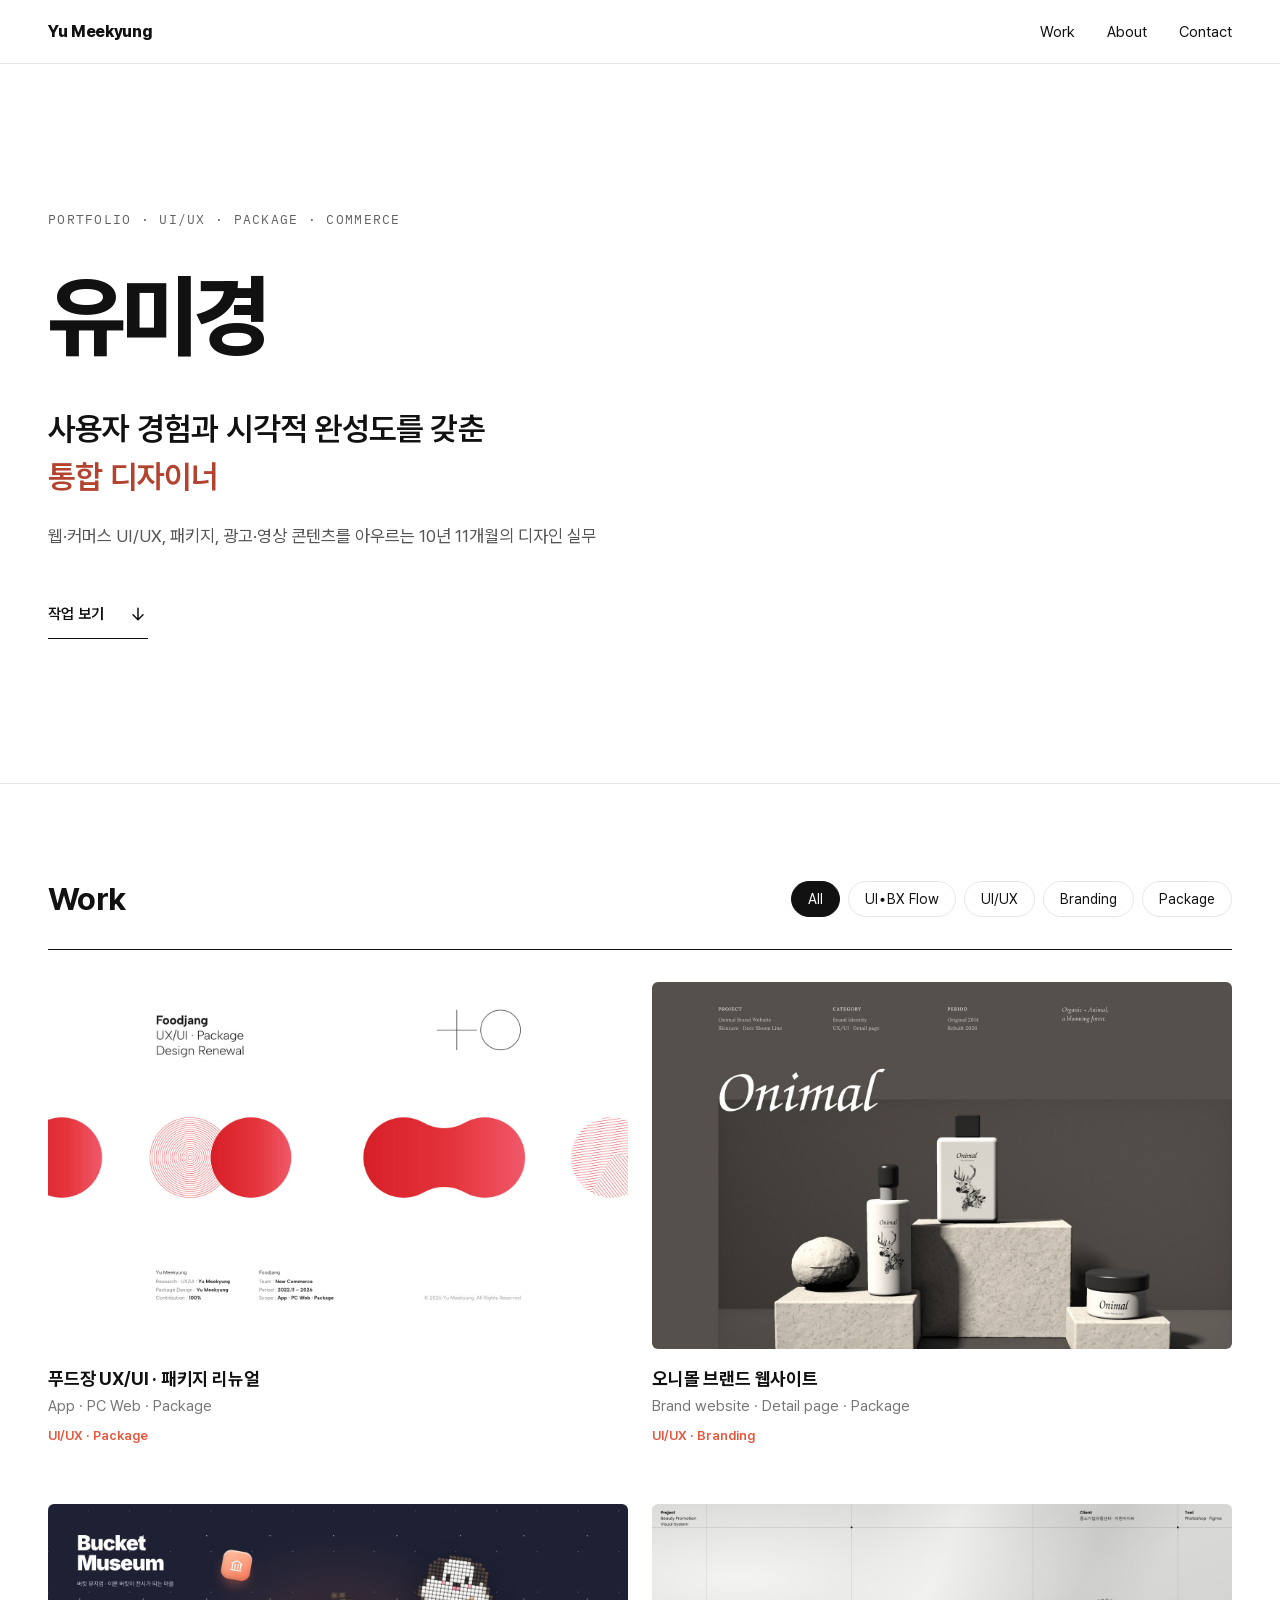
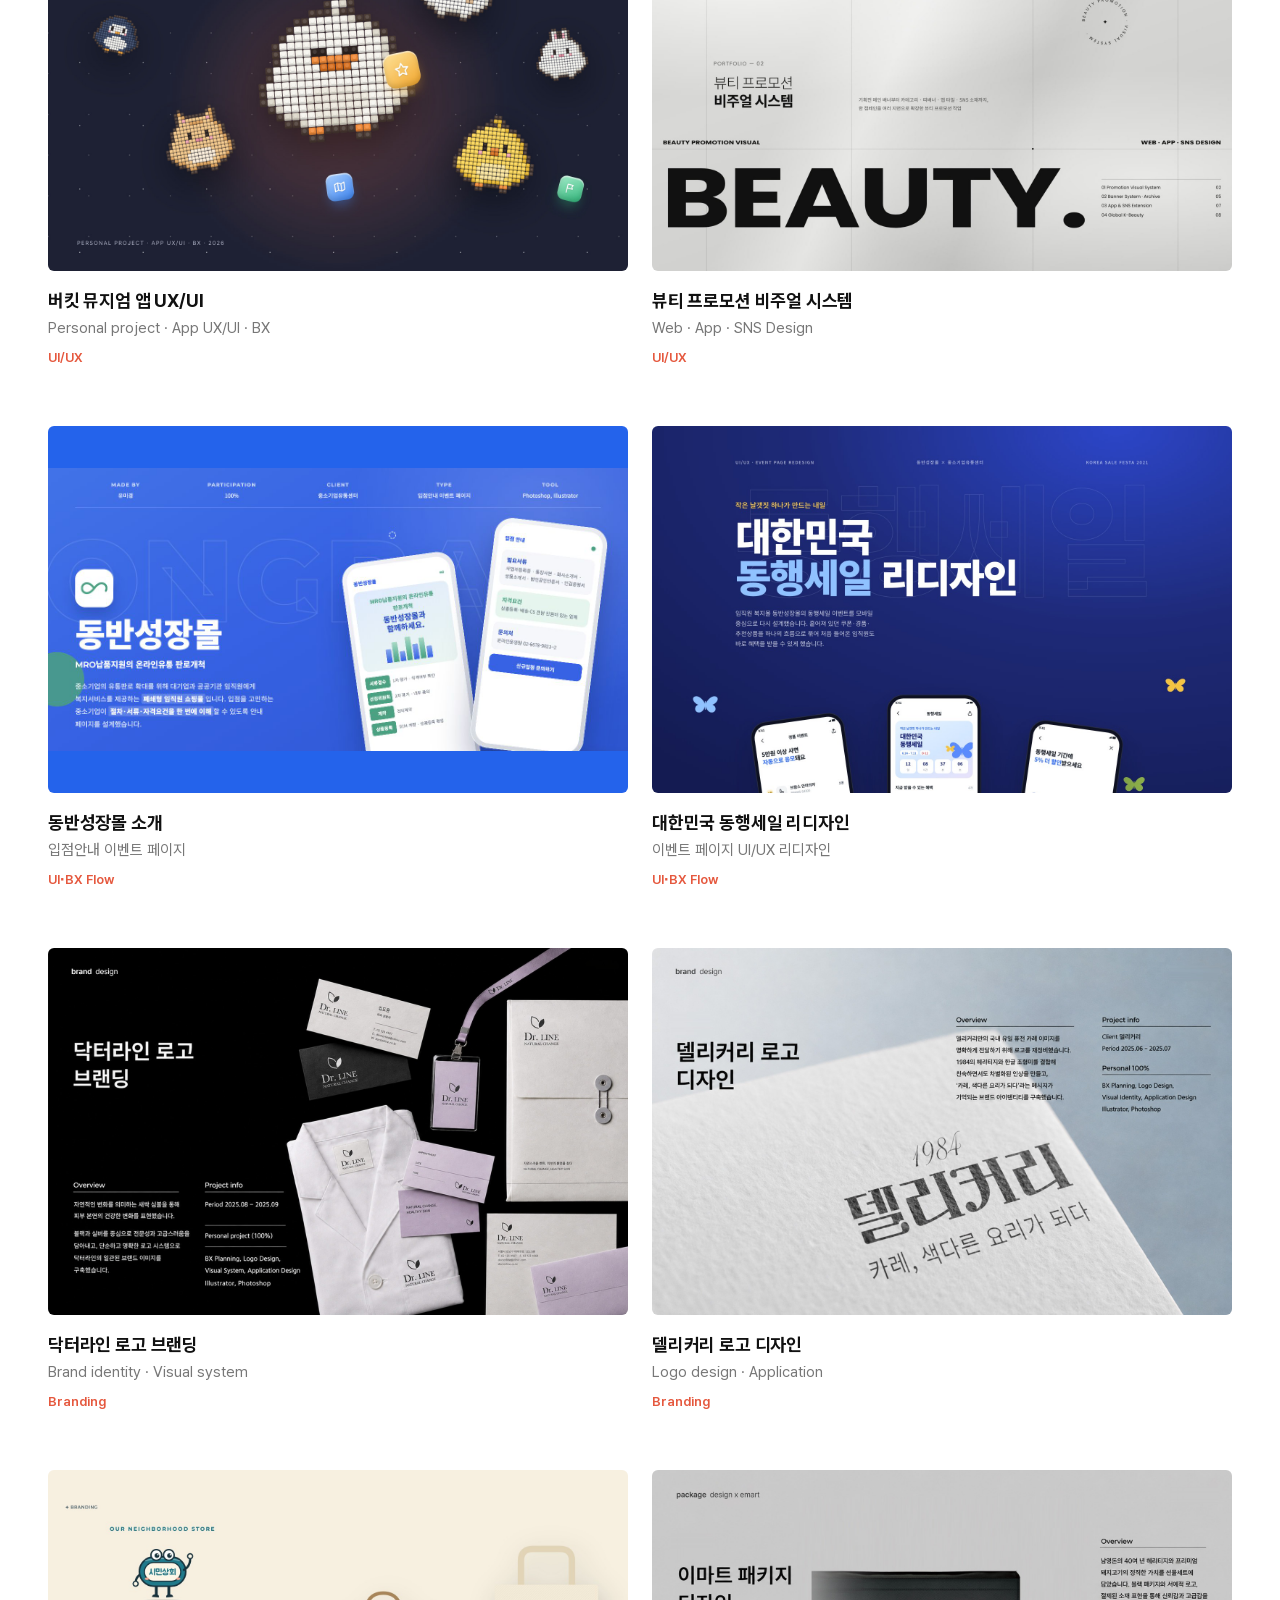
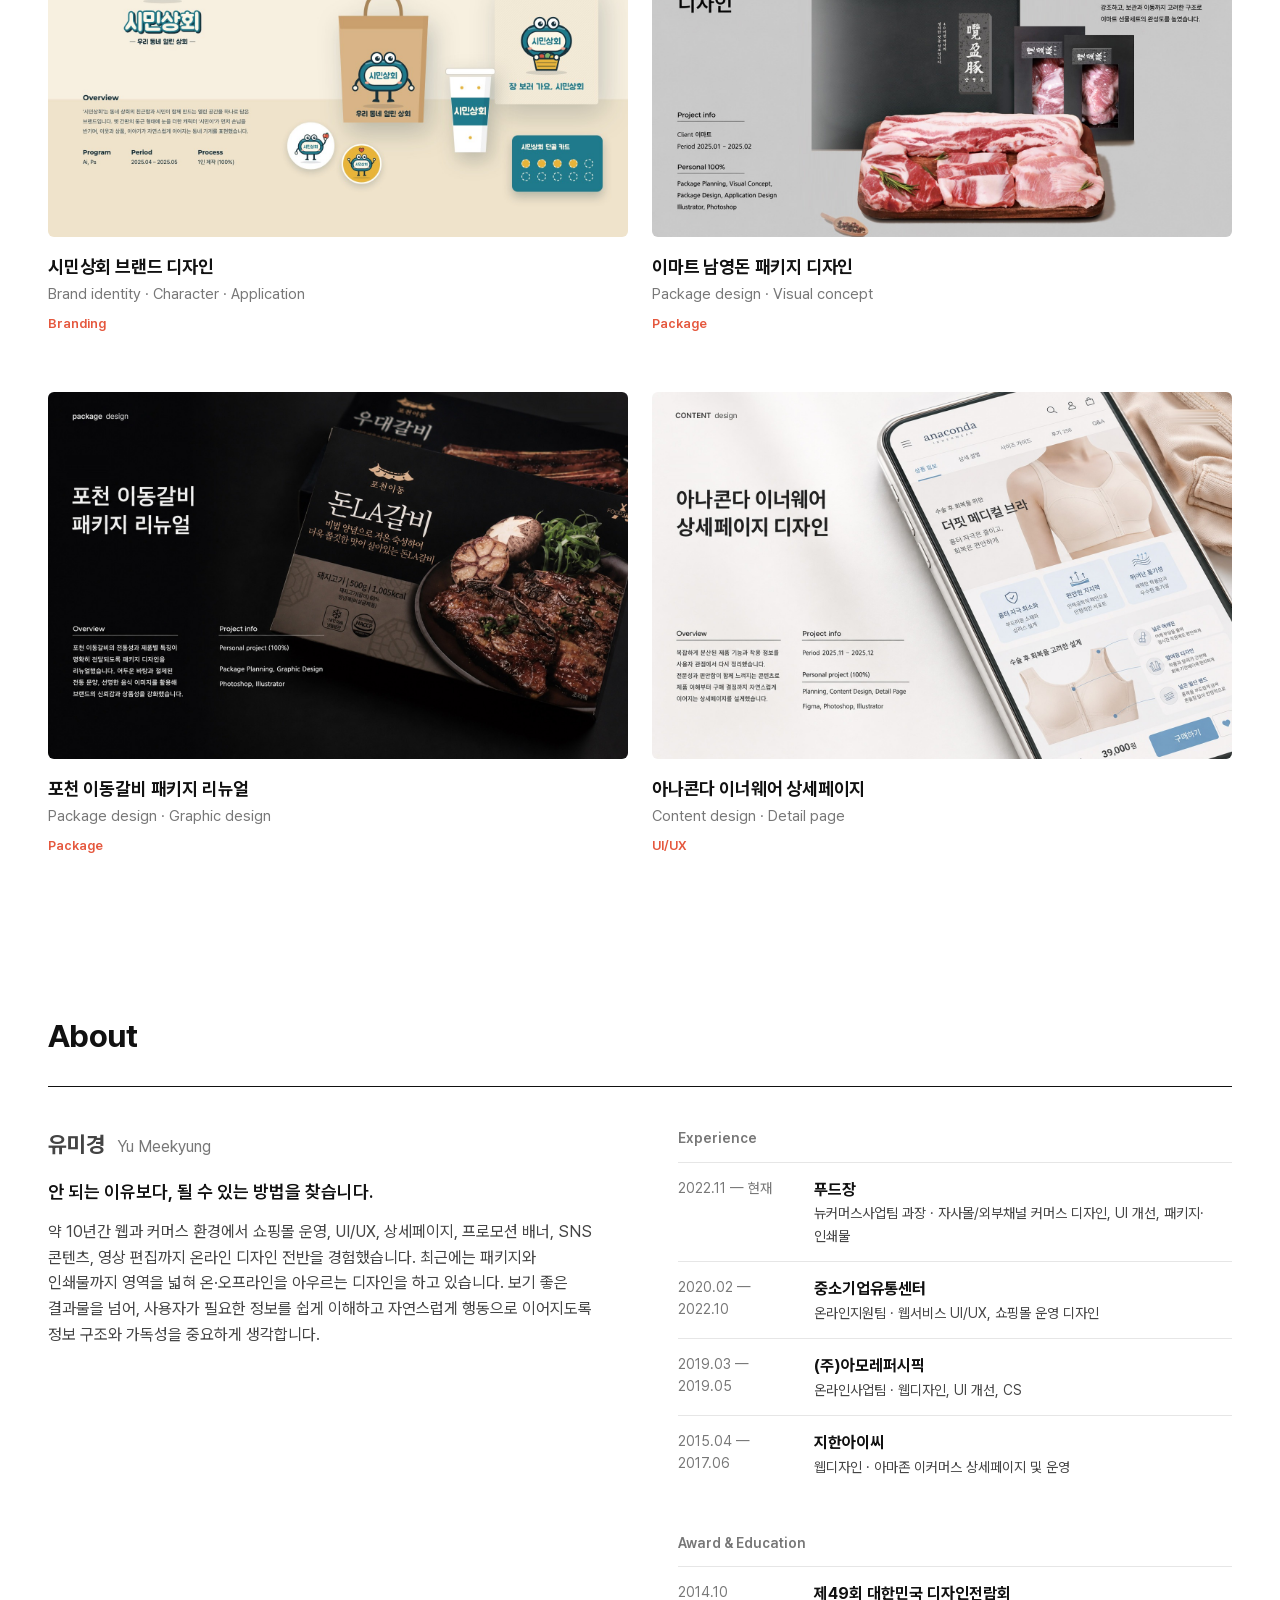
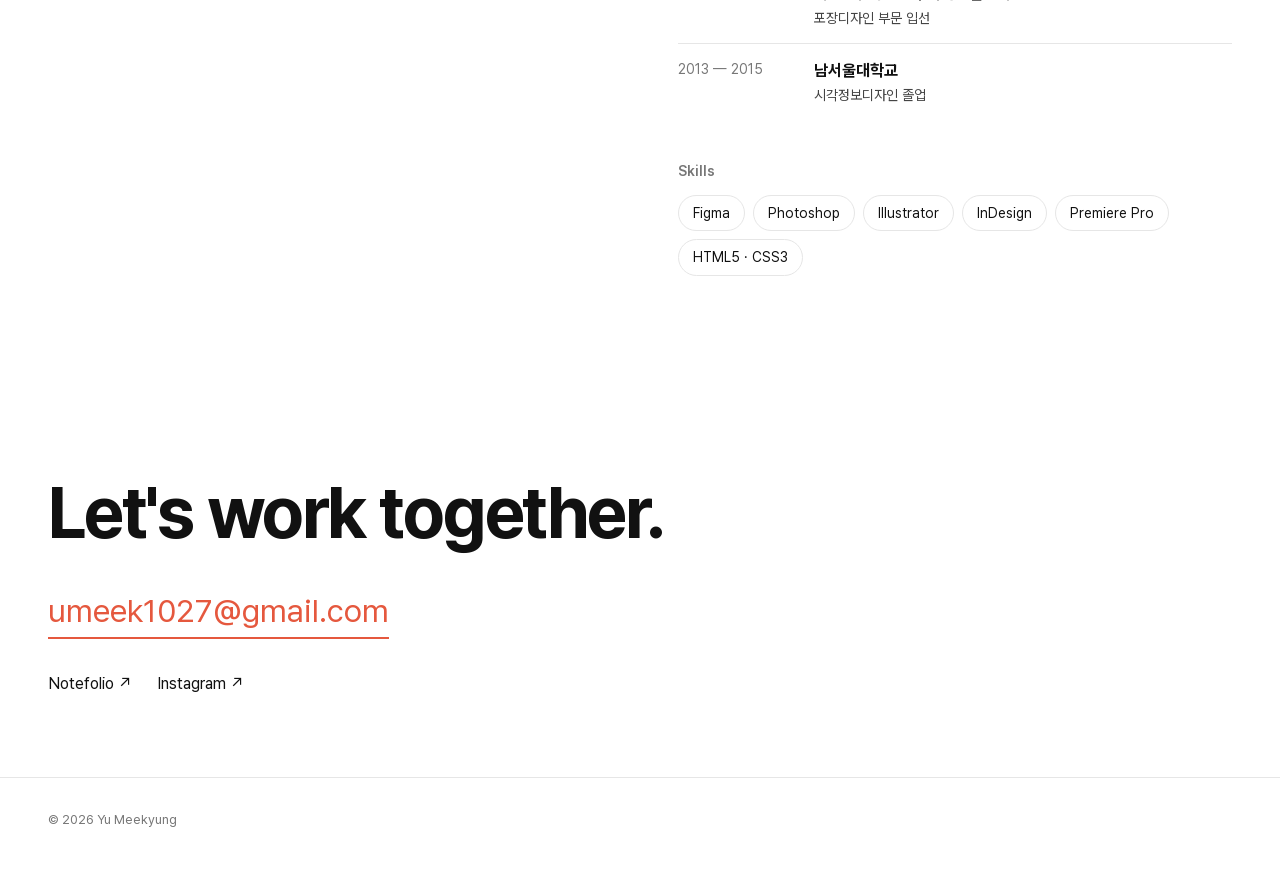
==== index.html @ 968fa1af "Update Foodjang and Onimal pages, add Bucket Museum project Co-Authored-By: Claude Opus 5.5 <noreply" ====
<!doctype html>
<html lang="ko">
<head>
  <meta charset="utf-8" />
  <meta name="viewport" content="width=device-width, initial-scale=1" />
  <title>유미경 — Portfolio</title>
  <meta name="description" content="UI/UX · Web · Branding · Package 디자이너 유미경 포트폴리오" />
  <meta property="og:title" content="유미경 — Portfolio" />
  <meta property="og:description" content="UI/UX · Web · Branding · Package 디자이너 유미경 포트폴리오" />
  <link rel="preconnect" href="https://fonts.googleapis.com" />
  <link rel="stylesheet" href="https://fonts.googleapis.com/css2?family=IBM+Plex+Mono:wght@400;500&display=swap" />
  <link rel="stylesheet" href="css/style.css?v=name-size-20261014" />
</head>
<body>
  <header class="nav">
    <a href="./" class="logo" data-name-en></a>
    <nav>
      <a href="#work">Work</a>
      <a href="#about">About</a>
      <a href="#contact">Contact</a>
    </nav>
  </header>

  <main>
    <section class="hero" aria-labelledby="intro-title">
      <div class="wrap hero-in">
        <p class="hero-eyebrow" data-hero-eyebrow></p>
        <h1 id="intro-title" class="hero-name" data-name></h1>
        <p class="hero-lead"><span data-hero-lead></span> <span class="hero-accent" data-hero-accent></span></p>
        <p class="hero-sub" data-hero-sub></p>
        <a href="#work" class="hero-scroll">
          작업 보기
          <svg viewBox="0 0 24 24" fill="none" stroke="currentColor" stroke-width="1.8" stroke-linecap="round" stroke-linejoin="round" aria-hidden="true"><path d="M12 5v14M6 13l6 6 6-6"/></svg>
        </a>
      </div>
    </section>

    <section id="work" class="wrap">
      <div class="section-head">
        <h2>Work</h2>
        <div class="filters" role="tablist"></div>
      </div>
      <ul class="grid"></ul>
    </section>

    <section id="about" class="wrap about">
      <h2>About</h2>
      <div class="about-body">
        <div>
          <p class="about-name"><strong data-name></strong> <span data-name-en></span></p>
          <p class="motto" data-motto></p>
          <p data-about></p>
          <a class="btn" data-resume target="_blank" rel="noopener">이력서 PDF</a>
        </div>
        <div>
          <h3>Experience</h3>
          <ul class="exp"></ul>
          <h3>Award &amp; Education</h3>
          <ul class="exp edu"></ul>
          <h3>Skills</h3>
          <ul class="skills"></ul>
        </div>
      </div>
    </section>

    <section id="contact" class="wrap contact">
      <h2>Let's work together.</h2>
      <a class="mail" data-email></a>
      <ul class="links"></ul>
    </section>
  </main>

  <footer class="wrap footer">© <span data-year></span> <span data-name-en></span></footer>

  <script src="js/data.js?v=works-20261105a"></script>
  <script src="js/main.js?v=works-20261105a"></script>
</body>
</html>
---- css/style.css ----
@font-face {
  font-family: "Pretendard Variable";
  font-weight: 45 920; font-style: normal; font-display: swap;
  src: url("../assets/fonts/PretendardVariable.woff2") format("woff2-variations");
}

:root {
  --bg: #ffffff;
  --fg: #111111;
  --muted: #777777;
  --line: #e6e6e6;
  --accent: #e5583e;
  --gutter: clamp(16px, 4vw, 48px);
  --max: 1440px;
}

* { box-sizing: border-box; margin: 0; padding: 0; }
html { scroll-behavior: smooth; scroll-padding-top: 72px; }
body {
  background: var(--bg);
  color: var(--fg);
  font-family: "Pretendard Variable", Pretendard, -apple-system, system-ui, sans-serif;
  line-height: 1.6;
  -webkit-font-smoothing: antialiased;
  word-break: keep-all;
}
a { color: inherit; text-decoration: none; }
ul { list-style: none; }
img { display: block; max-width: 100%; }
.wrap { max-width: var(--max); margin: 0 auto; padding: 0 var(--gutter); }

/* nav */
.nav {
  position: sticky; top: 0; z-index: 10;
  display: flex; justify-content: space-between; align-items: center;
  height: 64px; padding: 0 var(--gutter);
  background: rgba(255, 255, 255, 0.85);
  backdrop-filter: blur(12px);
  border-bottom: 1px solid var(--line);
}
.logo { font-weight: 800; letter-spacing: -0.02em; }
.nav nav { display: flex; gap: clamp(16px, 3vw, 32px); font-size: 15px; }
.nav nav a:hover { color: var(--accent); }
.nav { transition: background 0.3s, color 0.3s, border-color 0.3s; }

/* hero: 흰 배경과 명확한 정보 위계의 소개 영역 */
.hero {
  --hero-accent: #b3422e;
  min-height: min(720px, calc(100svh - 64px));
  margin-bottom: clamp(64px, 7vw, 100px);
  display: flex; align-items: center;
  background: #ffffff;
  color: var(--fg);
  border-bottom: 1px solid var(--line);
}
.hero-in {
  width: 100%;
  padding-top: clamp(64px, 7vw, 104px);
  padding-bottom: clamp(56px, 7vw, 104px);
  display: flex; flex-direction: column; align-items: flex-start;
}
.hero-eyebrow {
  margin-bottom: clamp(24px, 3vw, 40px);
  font-family: "IBM Plex Mono", ui-monospace, monospace;
  font-size: clamp(11px, 1vw, 13px); line-height: 1.8;
  letter-spacing: 0.1em; color: #626262;
}
.hero-name {
  margin-bottom: clamp(24px, 3vw, 40px);
  font-size: clamp(45px, 7vw, 101px); line-height: 1.08;
  font-weight: 800; letter-spacing: -0.045em;
}
.hero-lead {
  max-width: 30em;
  font-size: clamp(22px, 2.5vw, 36px); font-weight: 600;
  line-height: 1.5; letter-spacing: -0.025em;
  text-wrap: balance;
}
.hero-accent { display: block; color: var(--hero-accent); }
.hero-sub {
  max-width: 40em; margin-top: 20px;
  font-size: clamp(16px, 1.35vw, 19px); line-height: 1.85;
  color: #555555; text-wrap: pretty;
}
.hero-scroll {
  display: inline-flex; align-items: center; gap: 24px;
  min-height: 48px; margin-top: clamp(28px, 3vw, 40px);
  padding: 8px 0; border-bottom: 1px solid currentColor;
  font-size: 15px; font-weight: 600; color: var(--fg);
}
.hero-scroll svg { width: 20px; height: 20px; }
.hero-scroll:hover { color: var(--hero-accent); }
.hero-scroll:focus-visible {
  outline: 2px solid var(--hero-accent); outline-offset: 6px;
}
@media (max-width: 720px) {
  .hero { min-height: auto; }
  .hero-in { padding-top: 64px; padding-bottom: 56px; }
  .hero-sub { max-width: 32em; }
}

.eyebrow { color: var(--accent); font-weight: 600; font-size: 15px; margin-bottom: 20px; }

/* work */
section h2 { font-size: clamp(24px, 3vw, 32px); letter-spacing: -0.02em; }
.section-head {
  display: flex; flex-wrap: wrap; gap: 16px;
  justify-content: space-between; align-items: center;
  padding-bottom: 24px; margin-bottom: 32px;
  border-bottom: 1px solid var(--fg);
}
.filters { display: flex; flex-wrap: wrap; gap: 8px; }
.filters button {
  font: inherit; font-size: 14px; cursor: pointer;
  padding: 6px 16px; border-radius: 999px;
  border: 1px solid var(--line); background: none; color: var(--fg);
}
.filters button[aria-selected="true"] { background: var(--fg); color: var(--bg); border-color: var(--fg); }

.grid { display: grid; grid-template-columns: repeat(2, 1fr); gap: 56px 24px; }
.card[hidden] { display: none; }
.thumb { aspect-ratio: 1600 / 1014; overflow: hidden; border-radius: 6px; background: #f3f3f3; margin-bottom: 16px; }
.thumb-img { width: 100%; height: 100%; object-fit: cover; transition: transform 0.5s ease; }
.thumb--contain { background: var(--c); }
.thumb--contain .thumb-img { object-fit: contain; }
.card a:hover .thumb-img { transform: scale(1.04); }
.card h3 { font-size: 18px; letter-spacing: -0.01em; }
.card p { color: var(--muted); font-size: 15px; }
.tags { display: inline-block; margin-top: 8px; font-size: 13px; color: var(--accent); font-weight: 600; }

.ph {
  display: grid; place-items: center;
  background: var(--c);
  color: rgba(255, 255, 255, 0.9); font-weight: 700; font-size: clamp(16px, 2vw, 22px);
}

/* about */
.about { padding-top: clamp(100px, 12vw, 160px); }
.about h2 { padding-bottom: 24px; margin-bottom: 40px; border-bottom: 1px solid var(--fg); }
.about-body { display: grid; grid-template-columns: 1fr 1fr; gap: clamp(32px, 6vw, 96px); }
.about-name { font-size: 22px; margin-bottom: 16px; }
.about-name span { color: var(--muted); font-size: 16px; margin-left: 6px; }
.about p { color: #444; }
.motto { font-size: 18px; font-weight: 600; color: var(--fg) !important; margin-bottom: 12px; }
.about h3 { font-size: 14px; color: var(--muted); font-weight: 600; margin-bottom: 12px; }
.exp { margin-bottom: 40px; }
.exp li { display: grid; grid-template-columns: 120px 1fr; gap: 16px; padding: 14px 0; border-top: 1px solid var(--line); }
.exp span { color: var(--muted); font-size: 14px; }
.exp p { font-size: 14px; }
.skills { display: flex; flex-wrap: wrap; gap: 8px; }
.skills li { padding: 6px 14px; border: 1px solid var(--line); border-radius: 999px; font-size: 14px; }
.btn {
  display: inline-block; margin-top: 24px; padding: 12px 24px;
  background: var(--fg); color: var(--bg); border-radius: 999px; font-size: 15px;
}

/* contact */
.contact { padding-top: clamp(120px, 14vw, 200px); padding-bottom: 80px; }
.contact h2 { font-size: clamp(32px, 6vw, 72px); letter-spacing: -0.035em; }
.mail {
  display: inline-block; margin-top: 16px;
  font-size: clamp(20px, 3vw, 32px); color: var(--accent);
  border-bottom: 2px solid currentColor;
}
.links { display: flex; gap: 24px; margin-top: 32px; }
.links a:hover { color: var(--accent); }
.footer { padding-top: 32px; padding-bottom: 40px; color: var(--muted); font-size: 13px; border-top: 1px solid var(--line); }

/* detail */
.detail-head { padding-top: clamp(64px, 10vw, 120px); padding-bottom: clamp(48px, 6vw, 80px); }
.detail-head h1 { font-size: clamp(32px, 5vw, 64px); letter-spacing: -0.035em; line-height: 1.2; }
.sub { font-size: clamp(17px, 2vw, 22px); color: var(--muted); margin-top: 8px; }
.meta {
  display: grid; grid-template-columns: 1fr 2fr 2fr; gap: 24px;
  margin-top: 48px; padding-top: 24px; border-top: 1px solid var(--fg);
}
.meta dt { font-size: 13px; color: var(--muted); }
.meta dd { font-size: 15px; }
.summary { margin-top: 32px; max-width: 720px; font-size: 17px; color: #444; }

/* 노트폴리오처럼 이미지가 간격 없이 세로로 이어짐 */
.shots { max-width: 1600px; margin: 0 auto; }
.shots .shot { width: 100%; }
.shots .ph { aspect-ratio: 16 / 10; }
.shots .ph:nth-child(even) { filter: brightness(0.9); }

.pager {
  display: grid; grid-template-columns: 1fr 1fr; gap: 24px;
  padding-top: 64px; padding-bottom: 80px;
}
.pager a { display: flex; flex-direction: column; font-size: 18px; font-weight: 600; }
.pager a:hover { color: var(--accent); }
.pager small { color: var(--muted); font-weight: 400; font-size: 13px; }
.pager .next { text-align: right; }

@media (max-width: 720px) {
  .meta { grid-template-columns: 1fr; gap: 12px; }
  .grid { grid-template-columns: 1fr; gap: 40px; }
  .about-body { grid-template-columns: 1fr; }
  .exp li { grid-template-columns: 1fr; gap: 2px; }
  .links { flex-wrap: wrap; gap: 16px; }
}
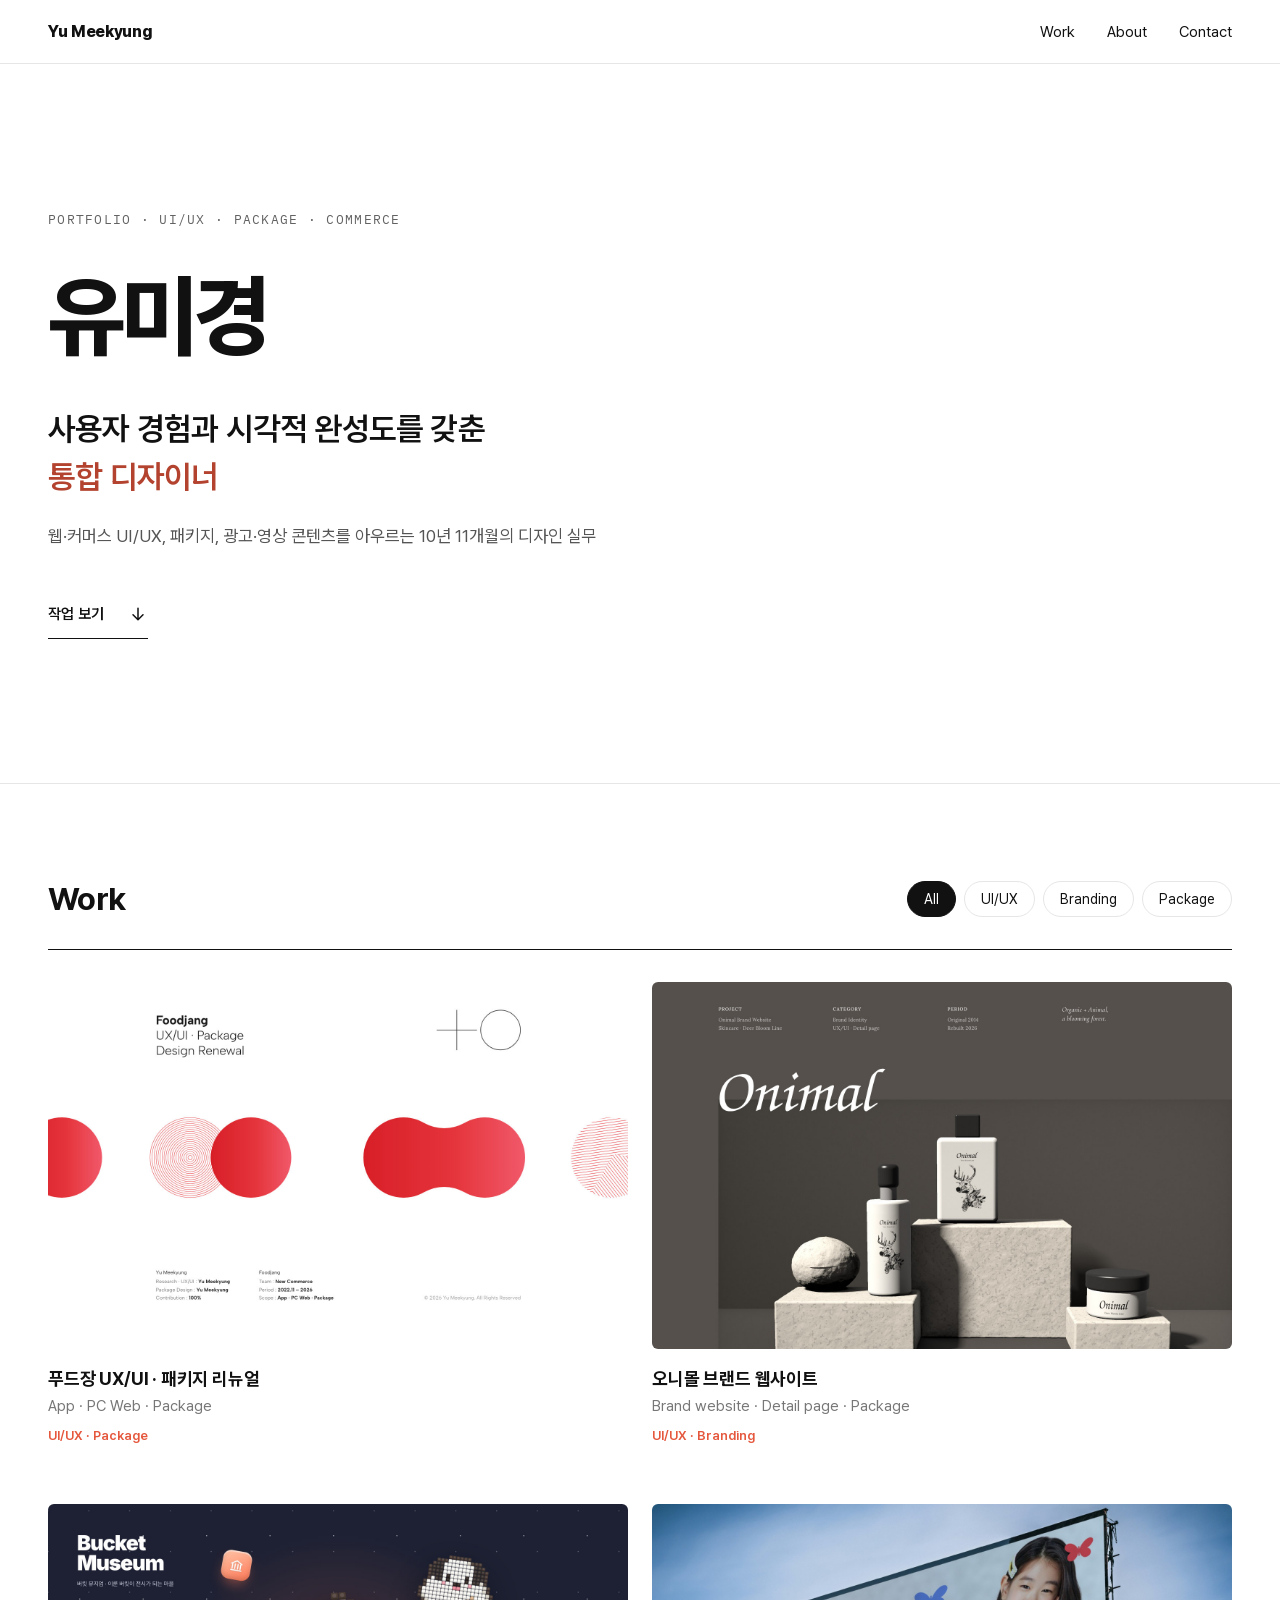
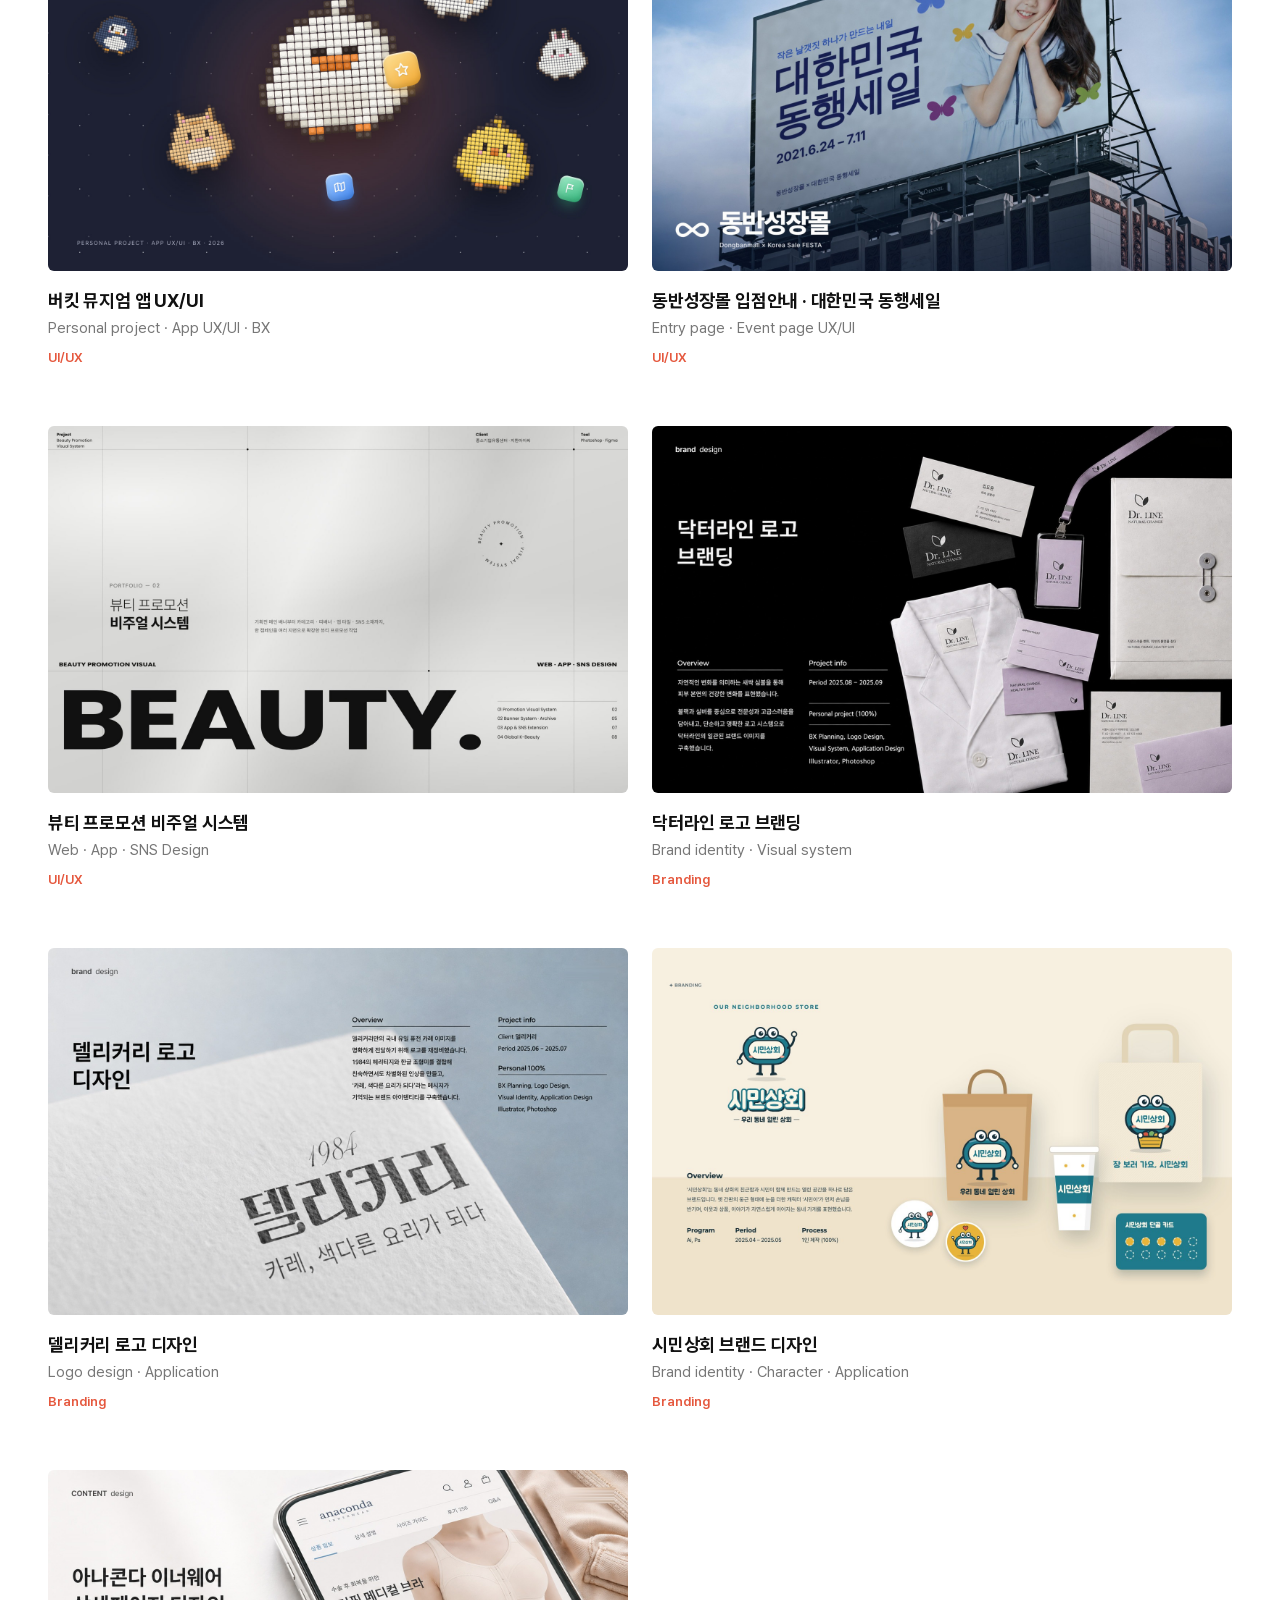
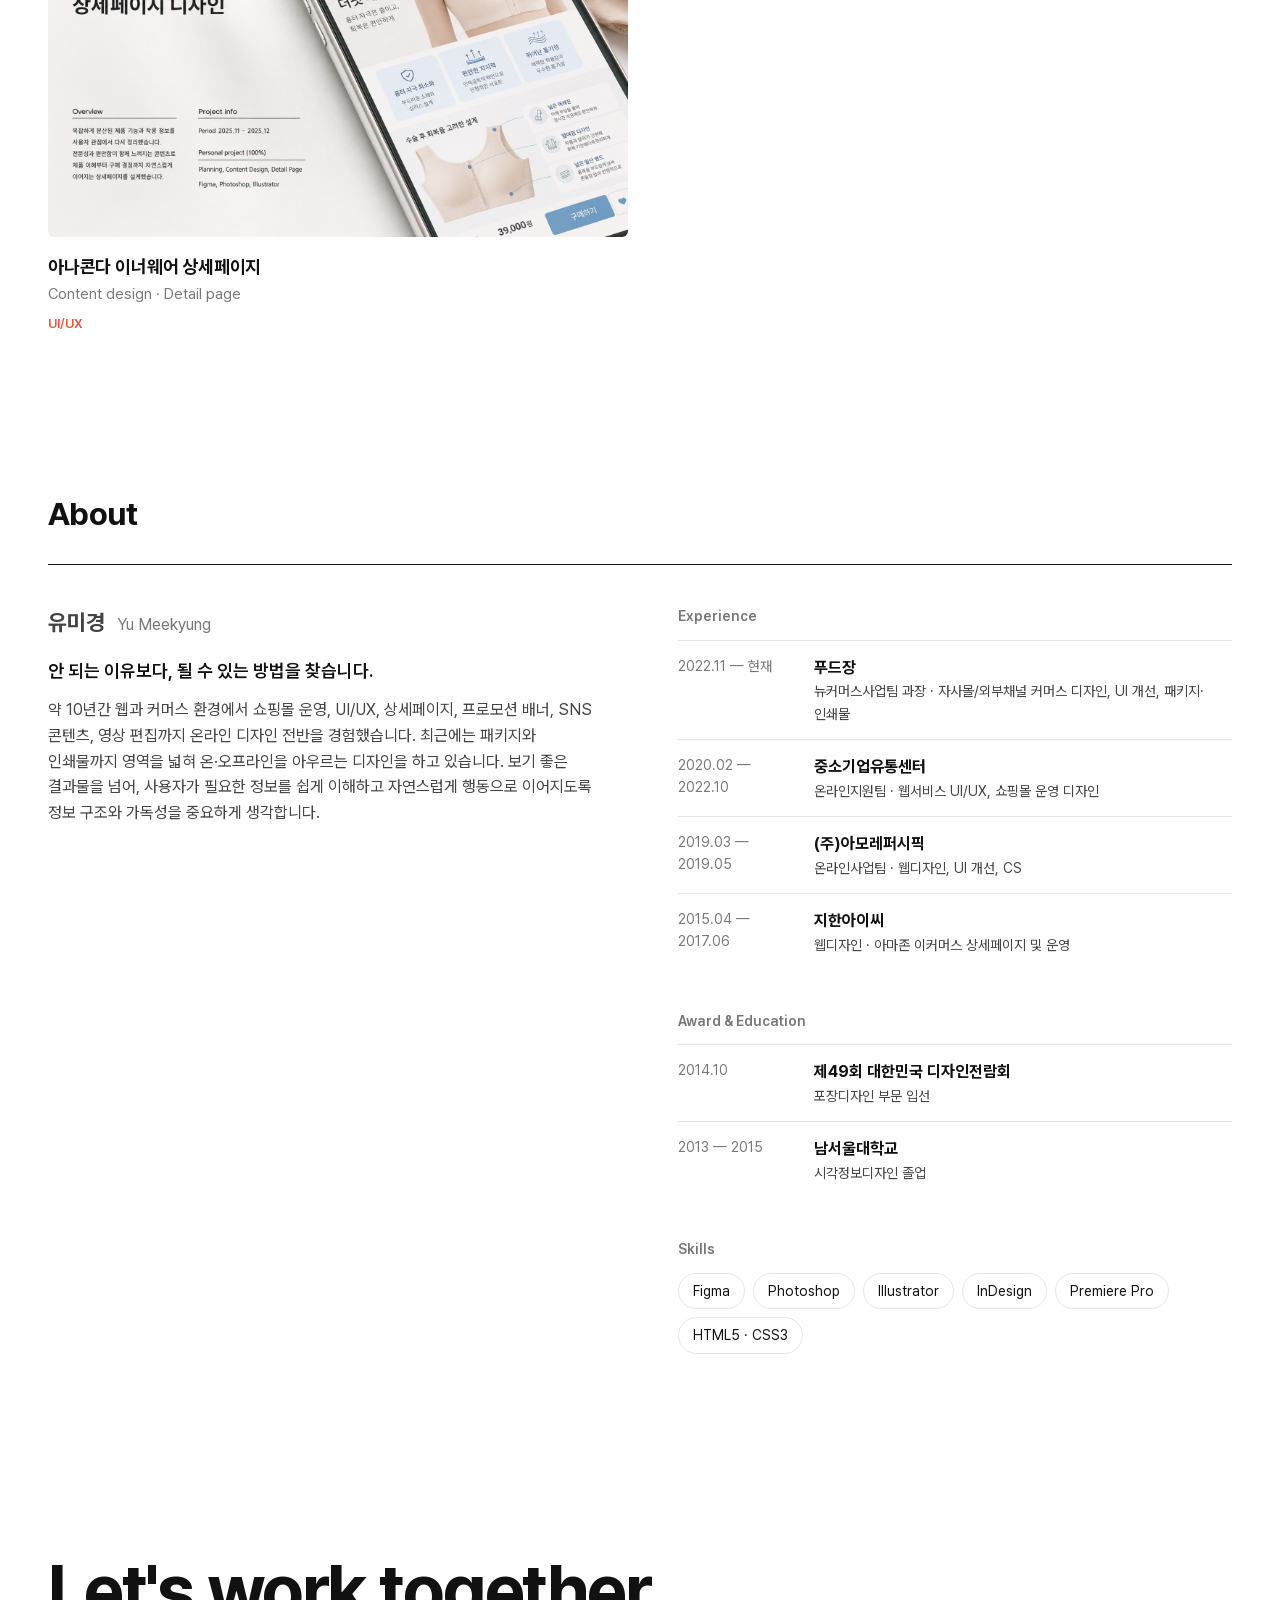
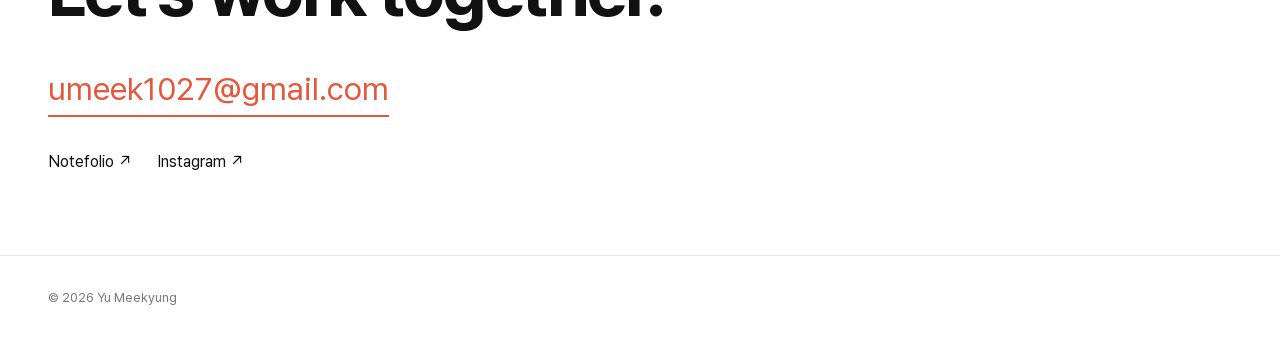
==== commit 315ee091: "Replace Dongbanmall/Korea Sale pages with web case slides and remove package projects Co-Authored-By" ====
--- a/index.html
+++ b/index.html
@@ -72,7 +72,7 @@
 
   <footer class="wrap footer">© <span data-year></span> <span data-name-en></span></footer>
 
-  <script src="js/data.js?v=works-20261105a"></script>
-  <script src="js/main.js?v=works-20261105a"></script>
+  <script src="js/data.js?v=koreasale-20261105b"></script>
+  <script src="js/main.js?v=koreasale-20261105b"></script>
 </body>
 </html>
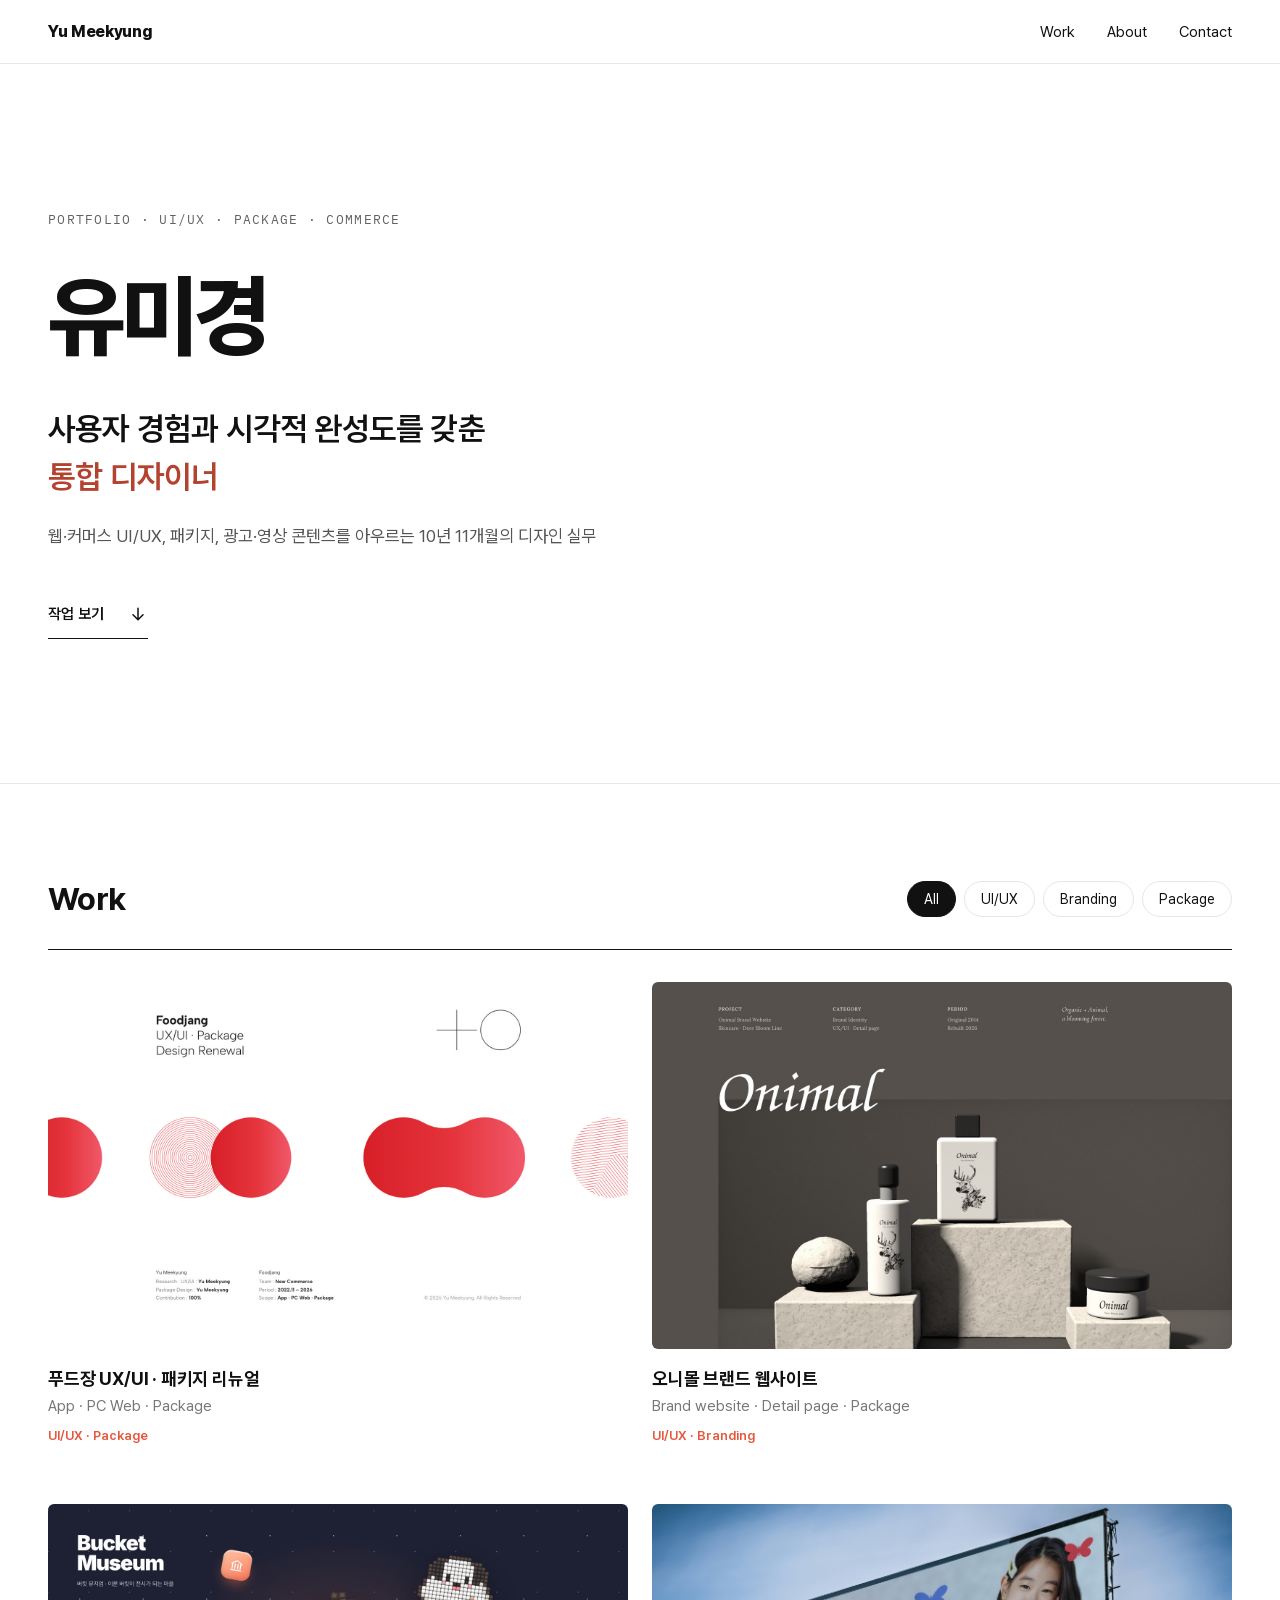
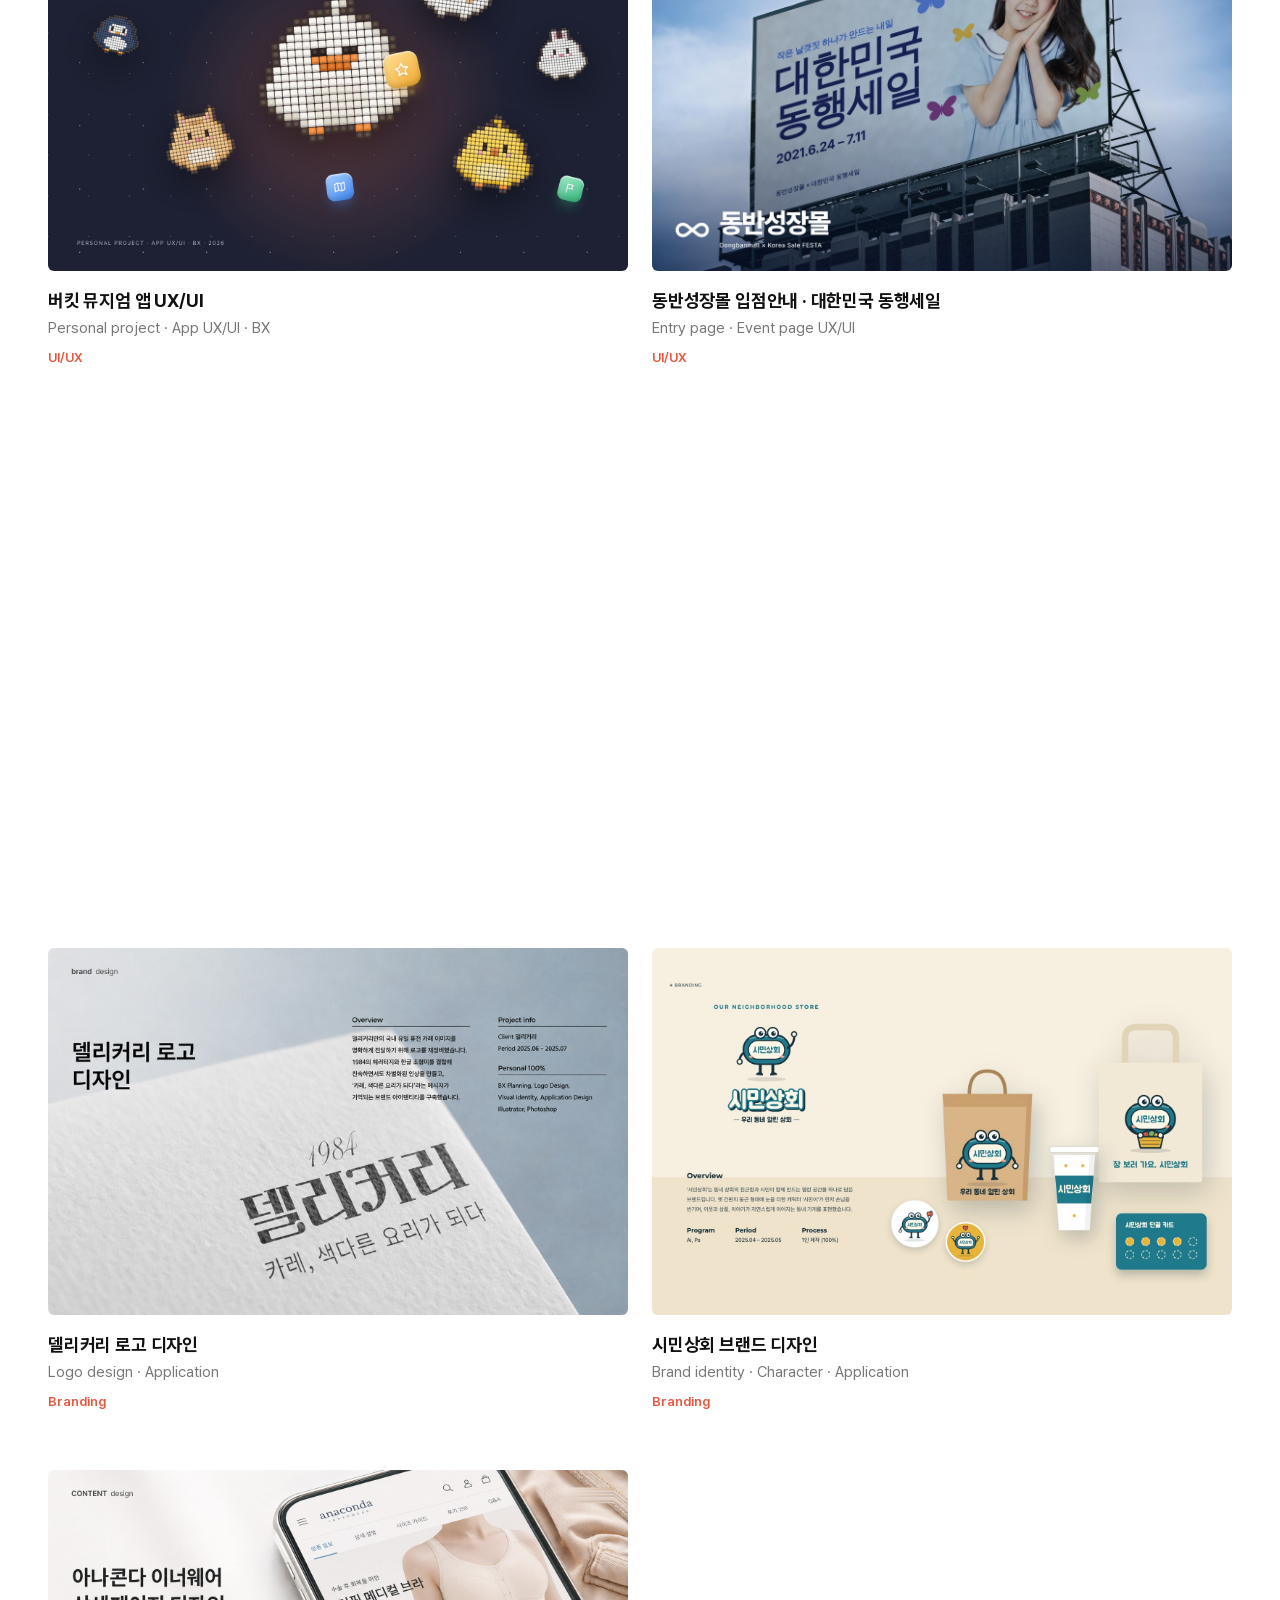
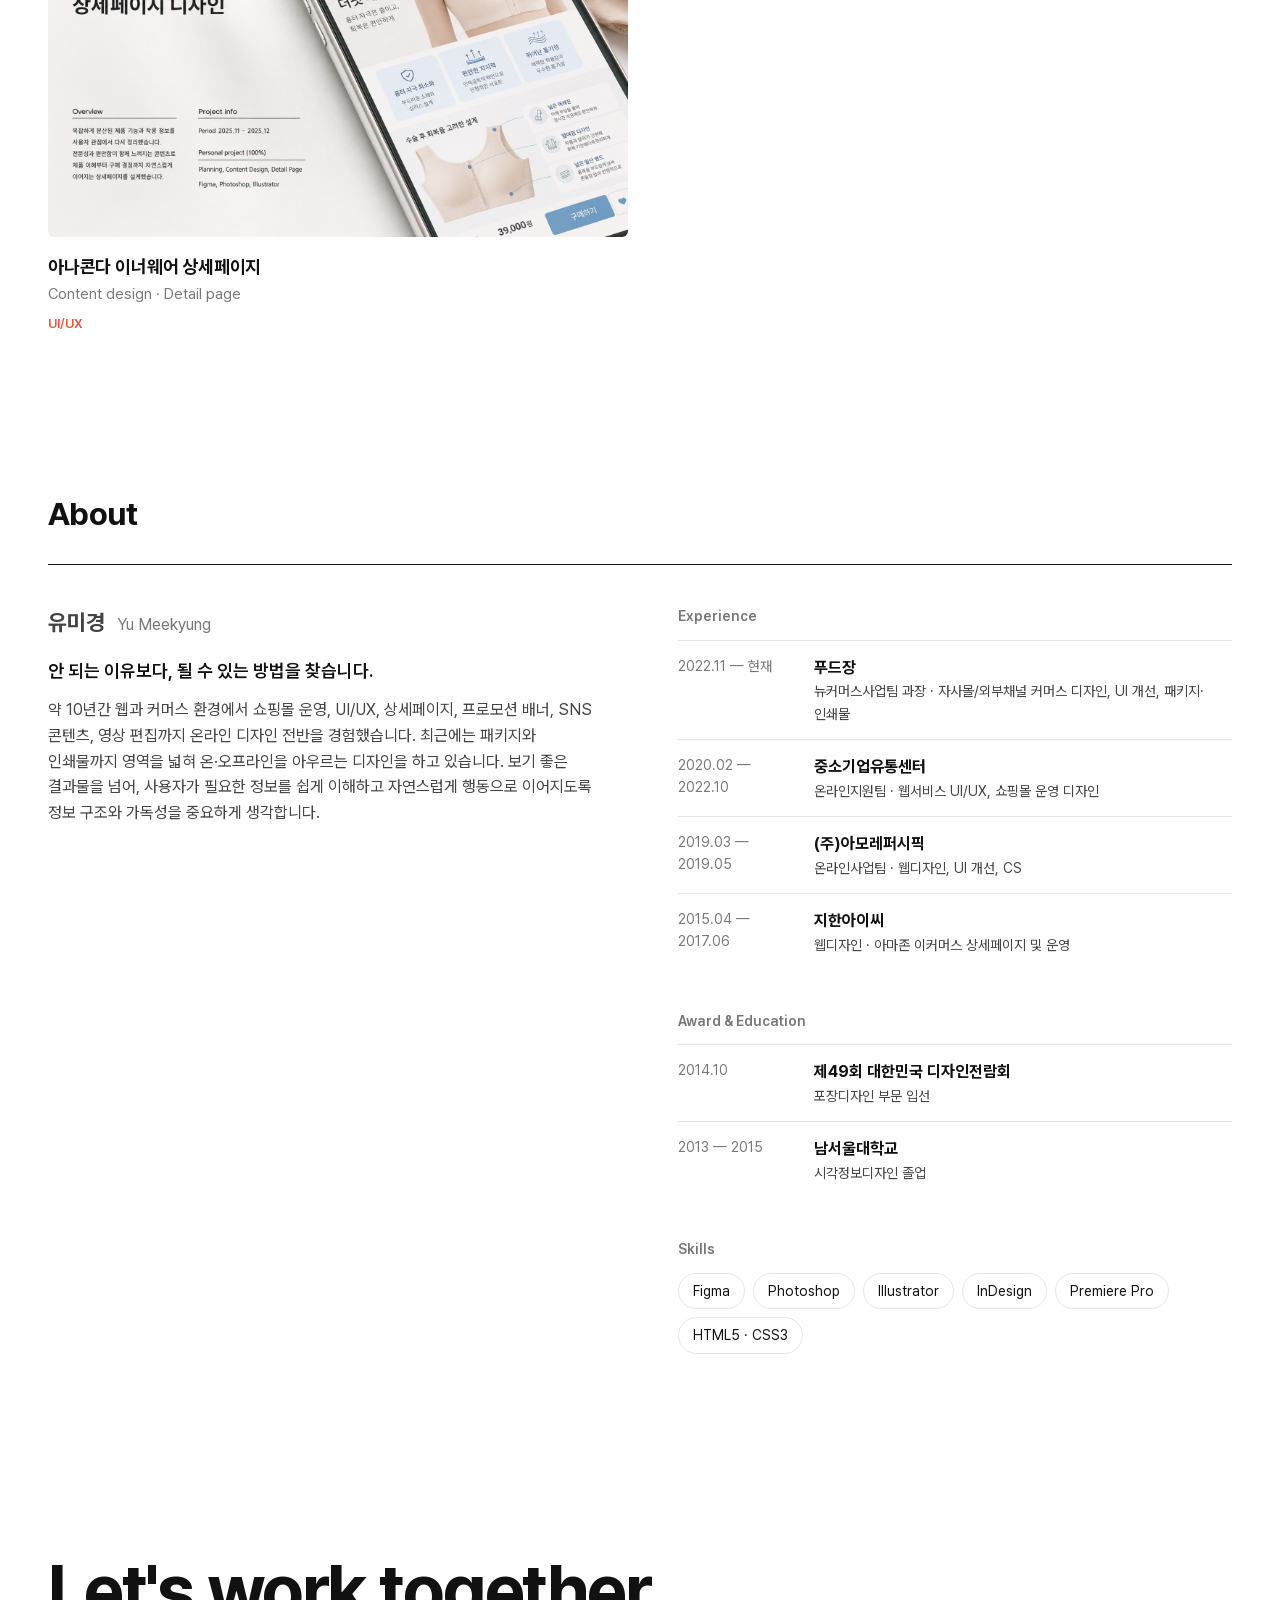
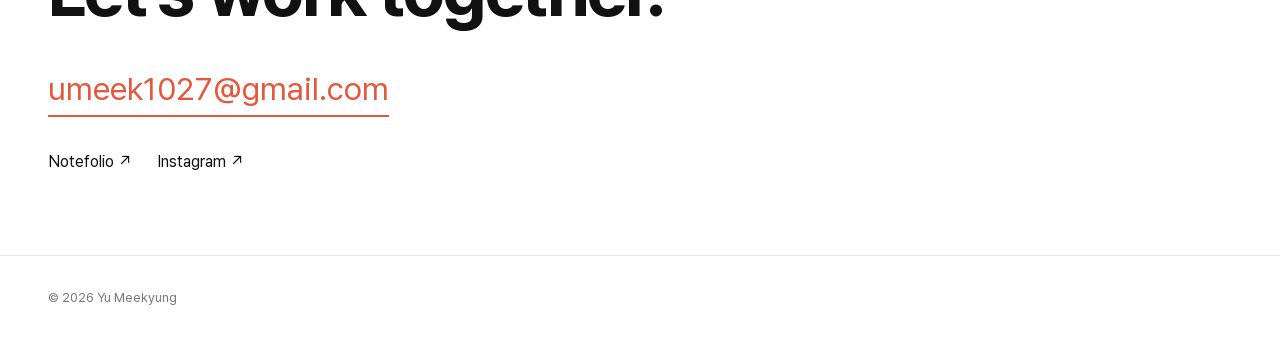
==== commit ceb9a6c3: "Use full-resolution Korea Sale slides and add scroll reveal motion Co-Authored-By: Claude Opus 5.5 <" ====
--- a/index.html
+++ b/index.html
@@ -9,7 +9,7 @@
   <meta property="og:description" content="UI/UX · Web · Branding · Package 디자이너 유미경 포트폴리오" />
   <link rel="preconnect" href="https://fonts.googleapis.com" />
   <link rel="stylesheet" href="https://fonts.googleapis.com/css2?family=IBM+Plex+Mono:wght@400;500&display=swap" />
-  <link rel="stylesheet" href="css/style.css?v=name-size-20261014" />
+  <link rel="stylesheet" href="css/style.css?v=motion-20261105c" />
 </head>
 <body>
   <header class="nav">
@@ -72,7 +72,7 @@
 
   <footer class="wrap footer">© <span data-year></span> <span data-name-en></span></footer>
 
-  <script src="js/data.js?v=koreasale-20261105b"></script>
-  <script src="js/main.js?v=koreasale-20261105b"></script>
+  <script src="js/data.js?v=motion-20261105c"></script>
+  <script src="js/main.js?v=motion-20261105c"></script>
 </body>
 </html>
--- a/css/style.css
+++ b/css/style.css
@@ -184,6 +184,15 @@
 .shots .ph { aspect-ratio: 16 / 10; }
 .shots .ph:nth-child(even) { filter: brightness(0.9); }
 
+/* 스크롤 모션 (main.js가 .rv / .in을 붙임) */
+.rv { opacity: 0; transform: translateY(40px); transition: opacity 0.9s ease, transform 1.1s cubic-bezier(0.2, 0.7, 0.2, 1); }
+.shots .shot.rv { transform: translateY(56px) scale(0.97); }
+.rv.in { opacity: 1; transform: none; }
+.shots .shot.rv.in { transform: none; }
+@media (prefers-reduced-motion: reduce) {
+  .rv, .shots .shot.rv { opacity: 1; transform: none; transition: none; }
+}
+
 .pager {
   display: grid; grid-template-columns: 1fr 1fr; gap: 24px;
   padding-top: 64px; padding-bottom: 80px;
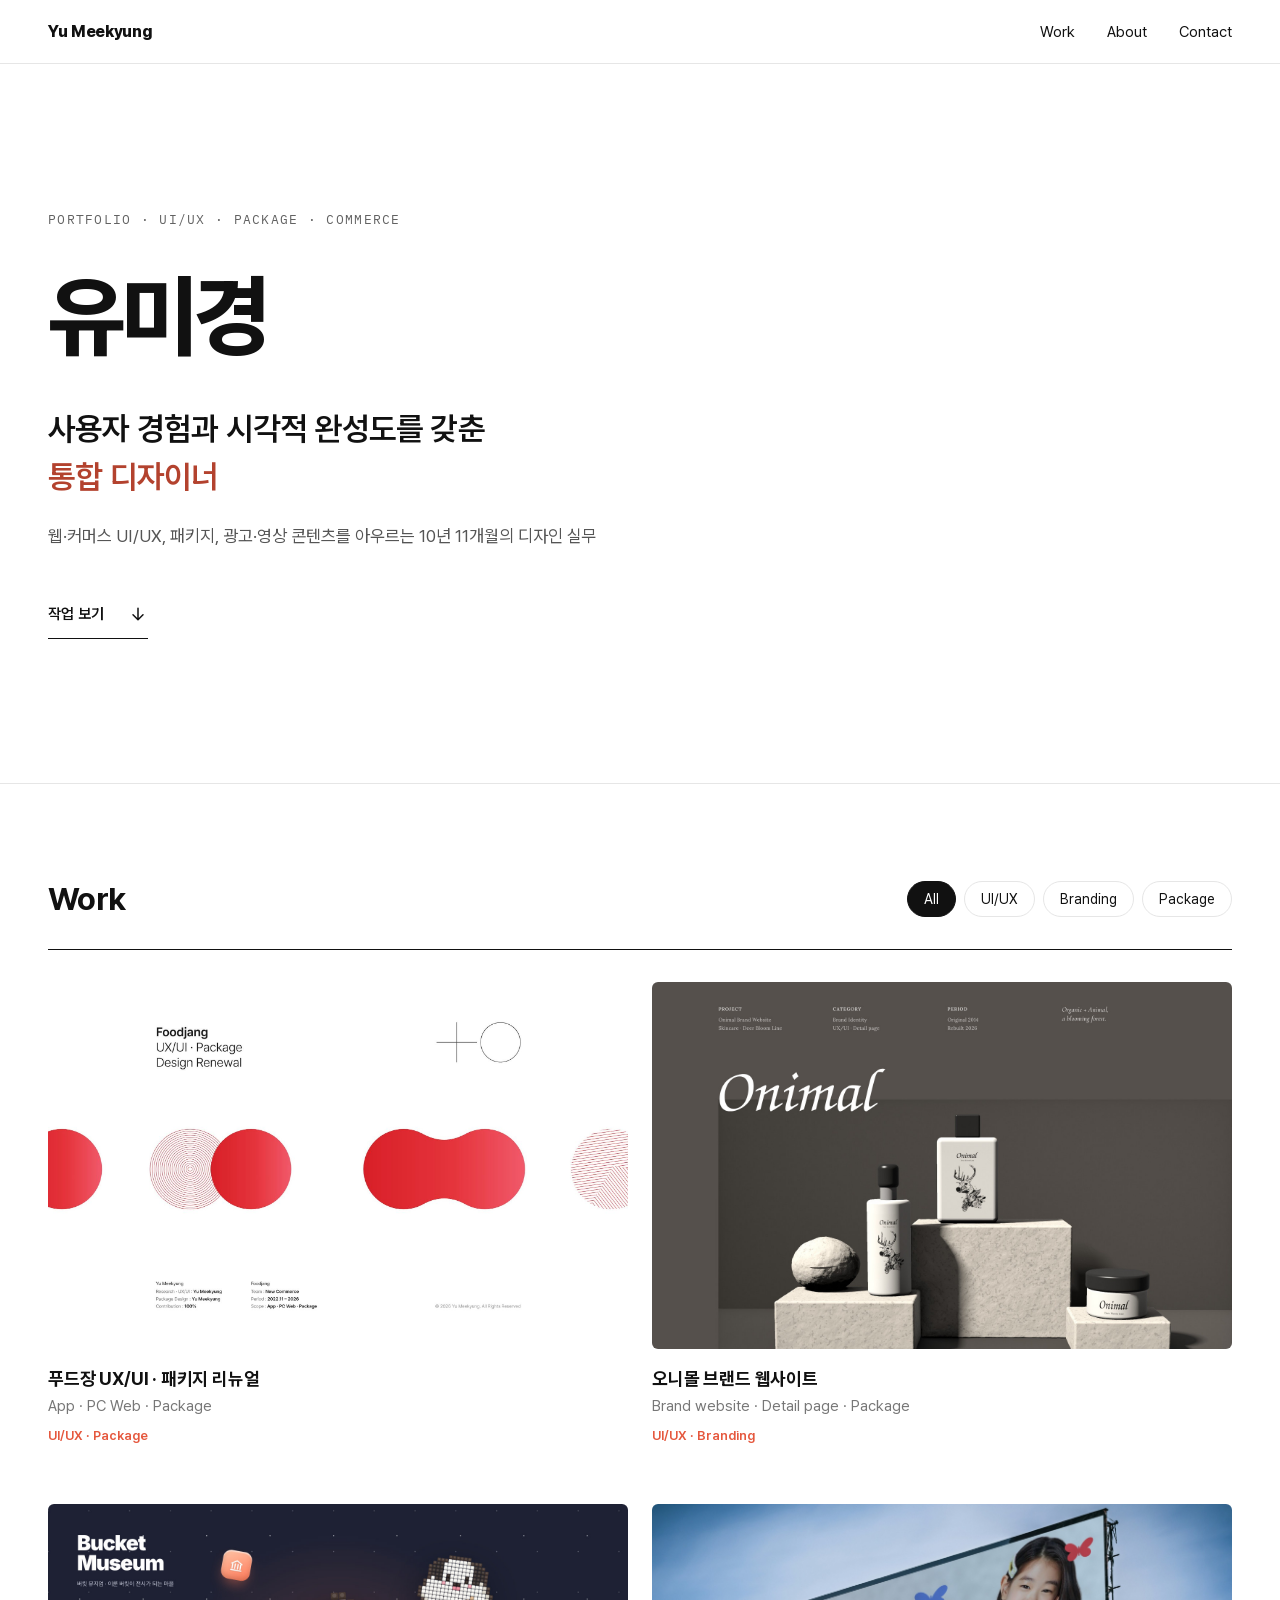
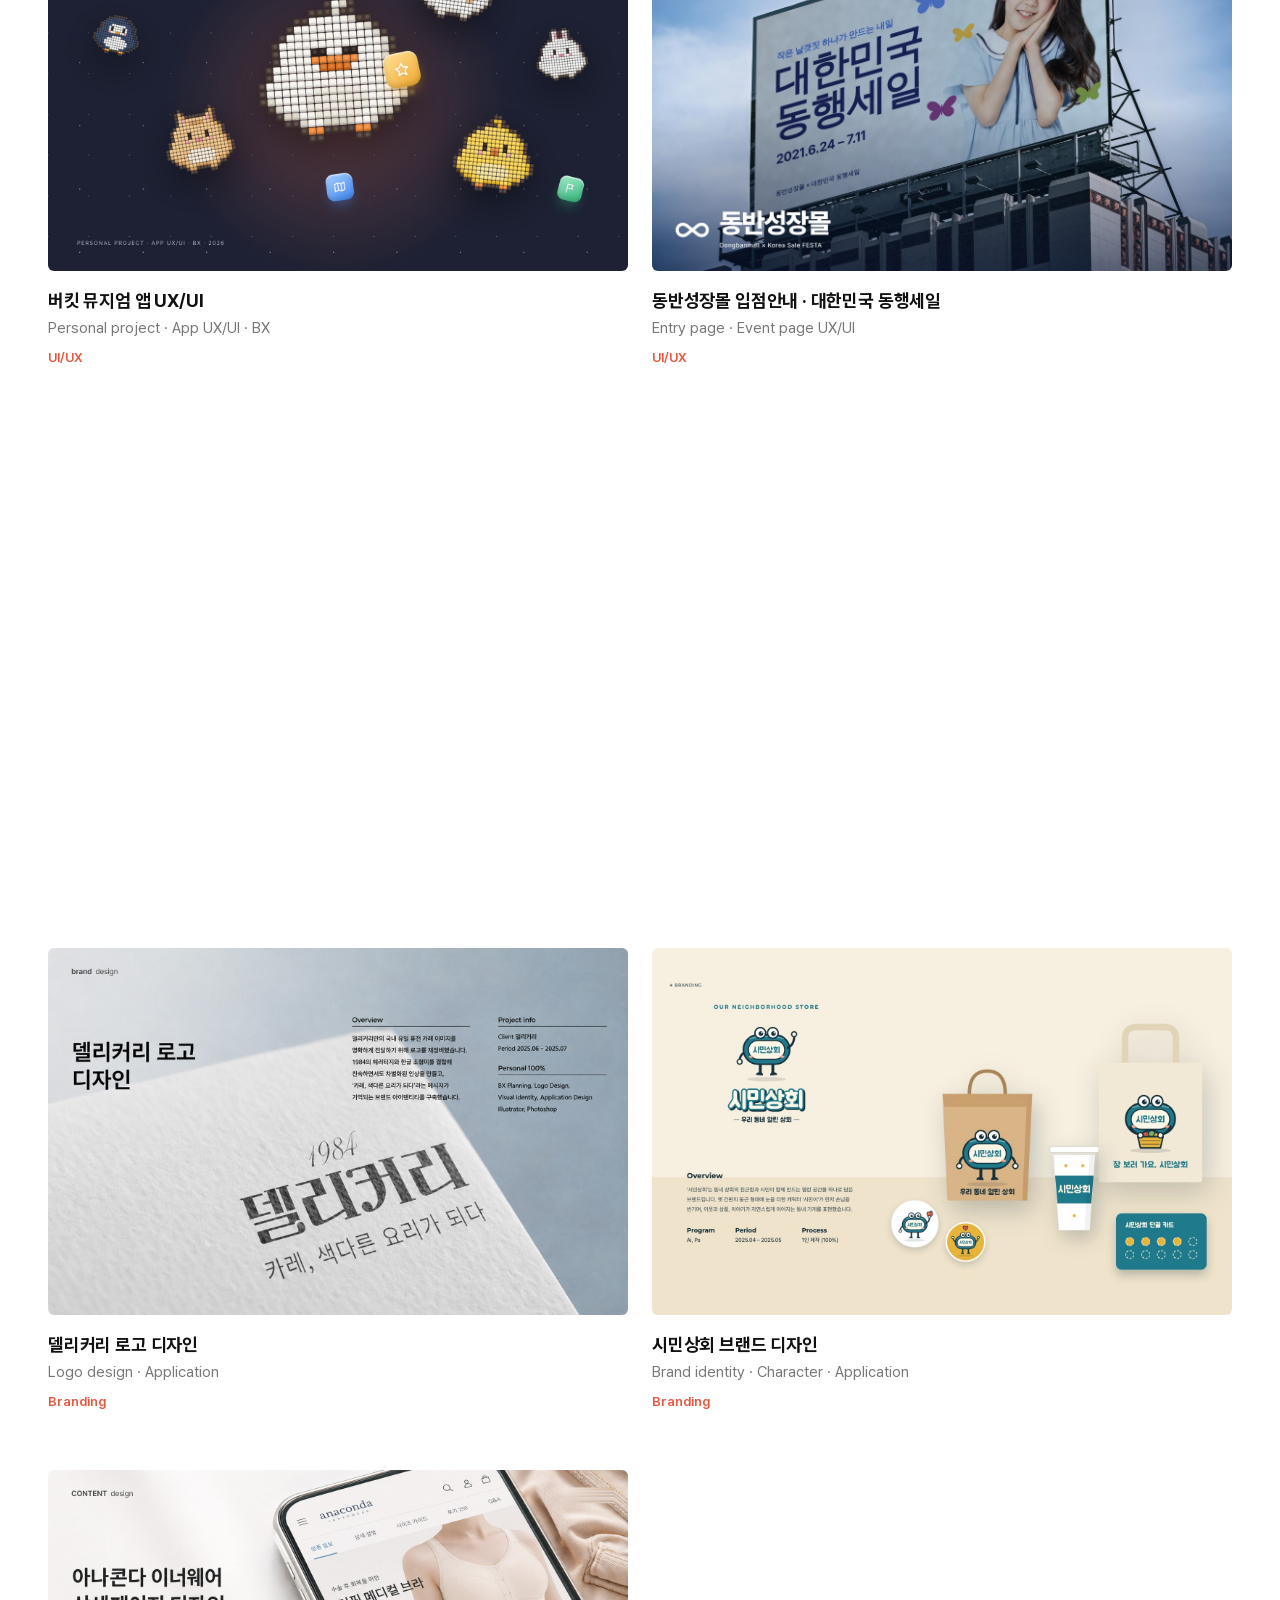
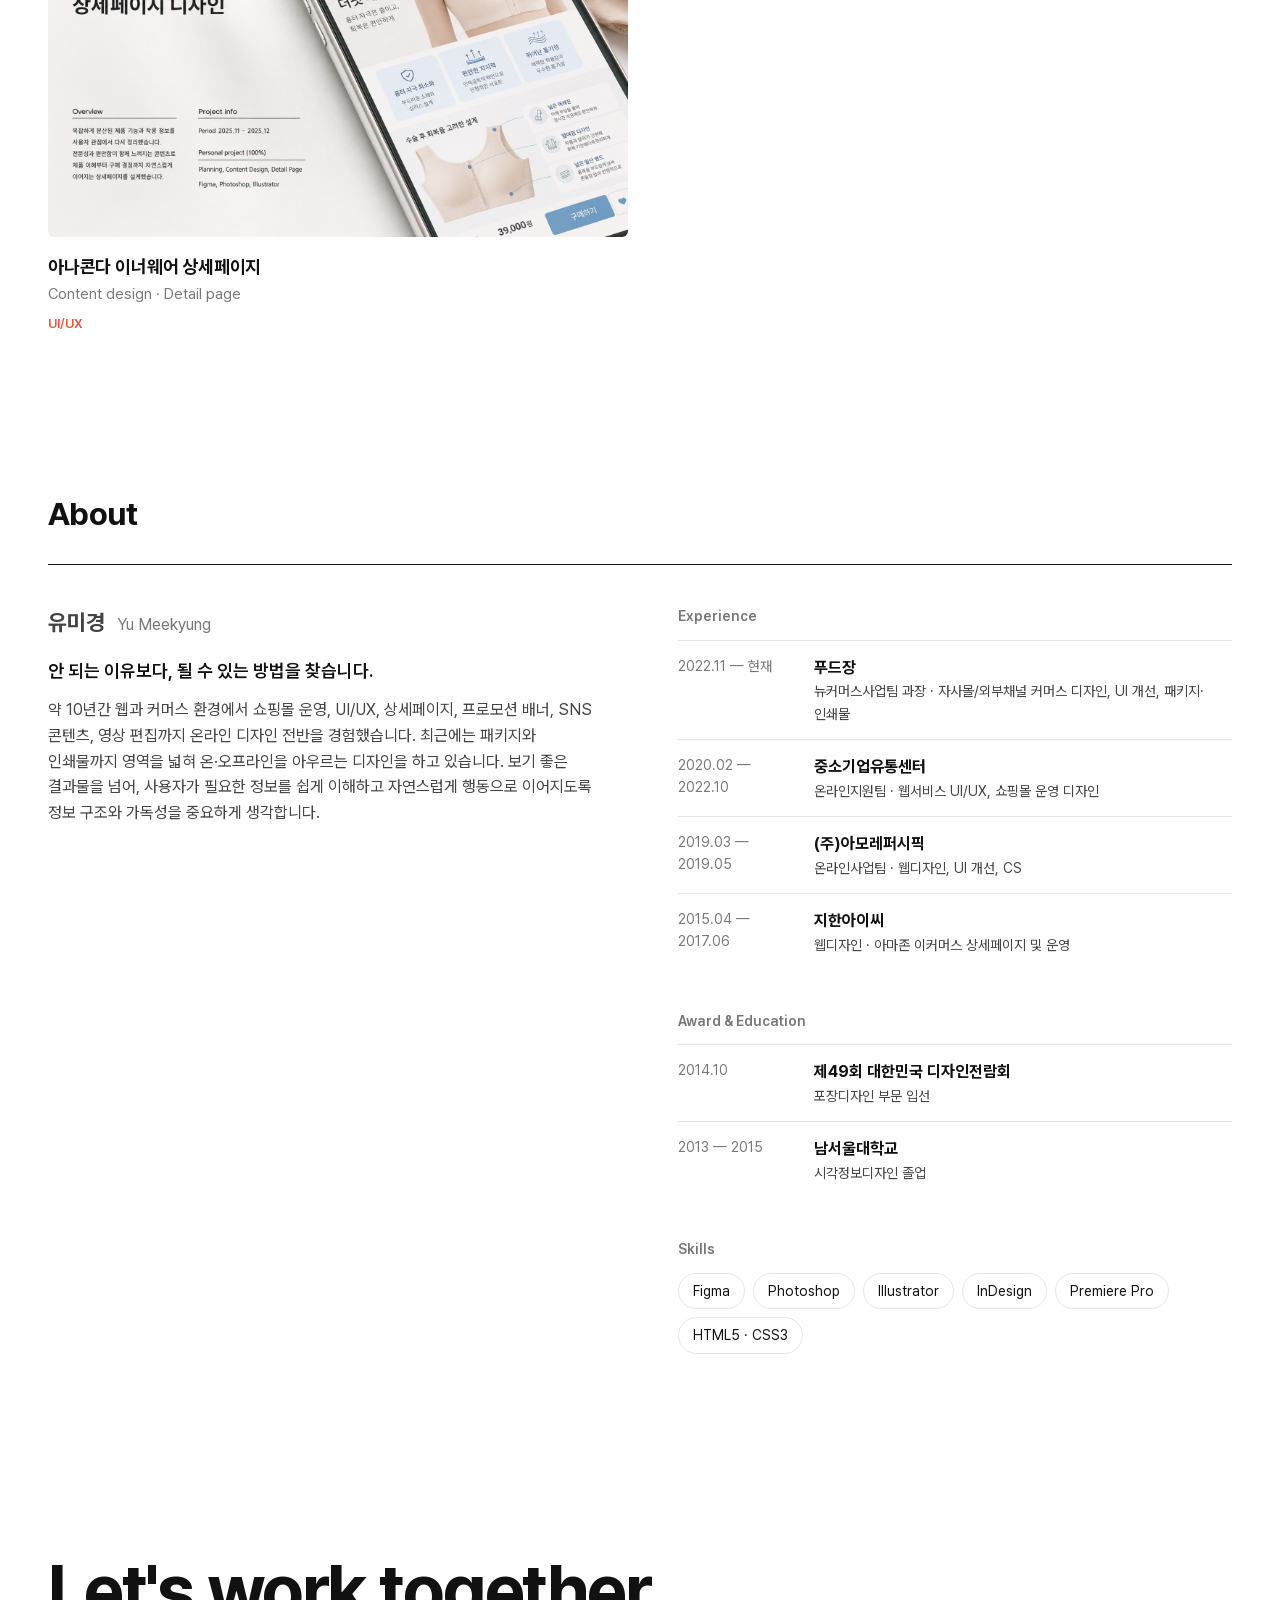
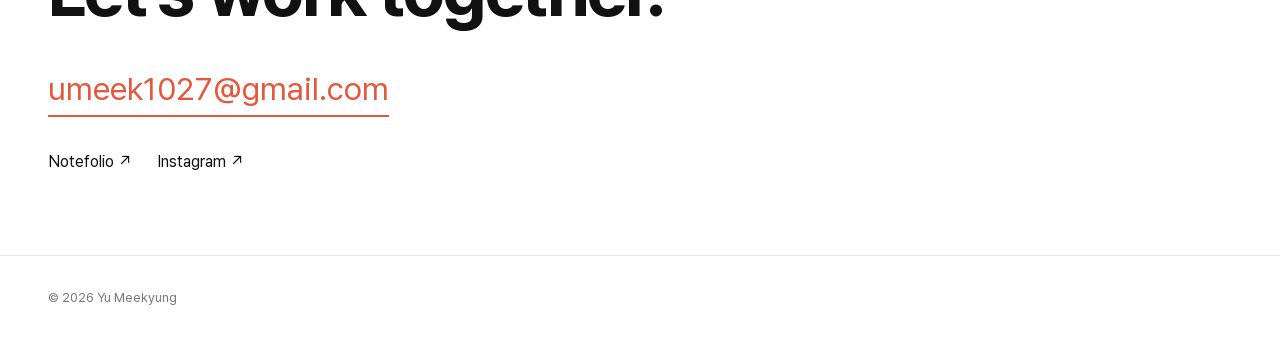
==== commit 586e29a2: "Replace Foodjang page with slides from the upload PDF Co-Authored-By: Claude Opus 5.5 <noreply@anthr" ====
--- a/index.html
+++ b/index.html
@@ -72,7 +72,7 @@
 
   <footer class="wrap footer">© <span data-year></span> <span data-name-en></span></footer>
 
-  <script src="js/data.js?v=motion-20261105c"></script>
-  <script src="js/main.js?v=motion-20261105c"></script>
+  <script src="js/data.js?v=foodjang-20261109a"></script>
+  <script src="js/main.js?v=motion-20261105d"></script>
 </body>
 </html>
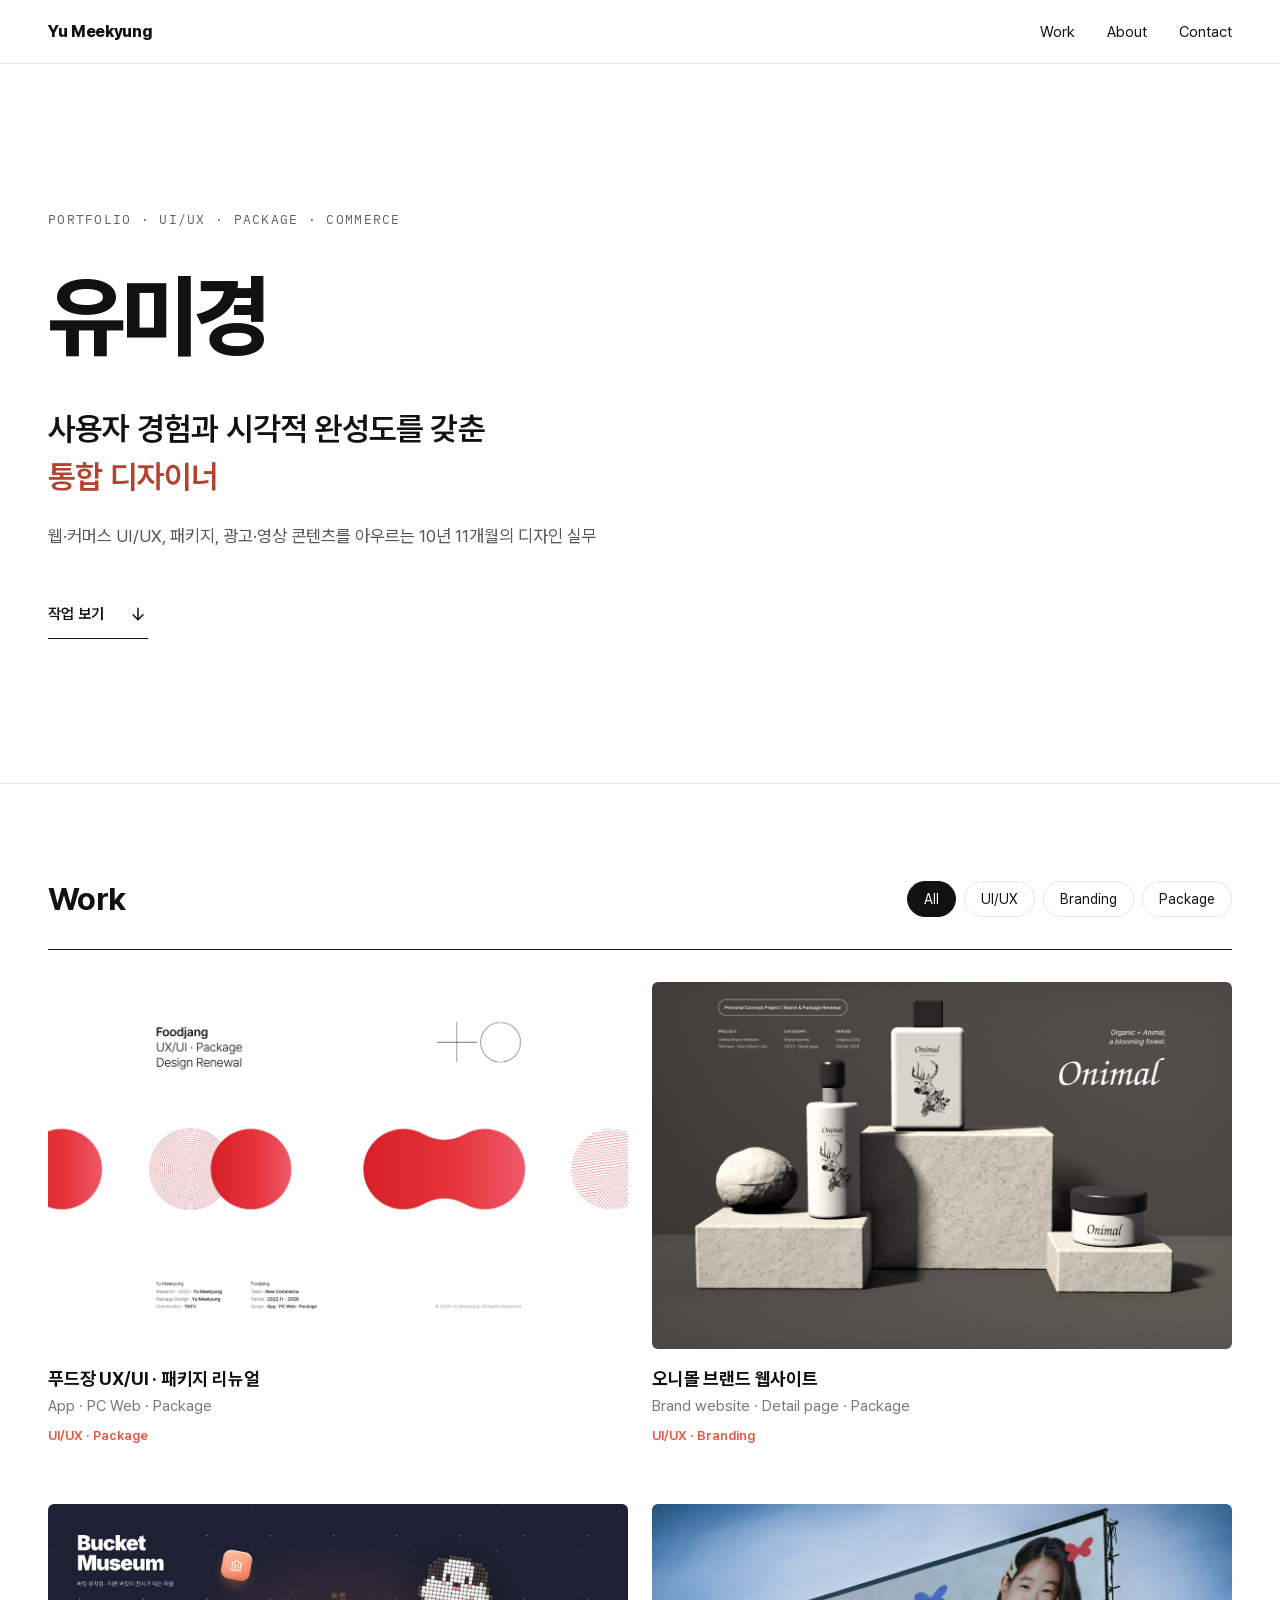
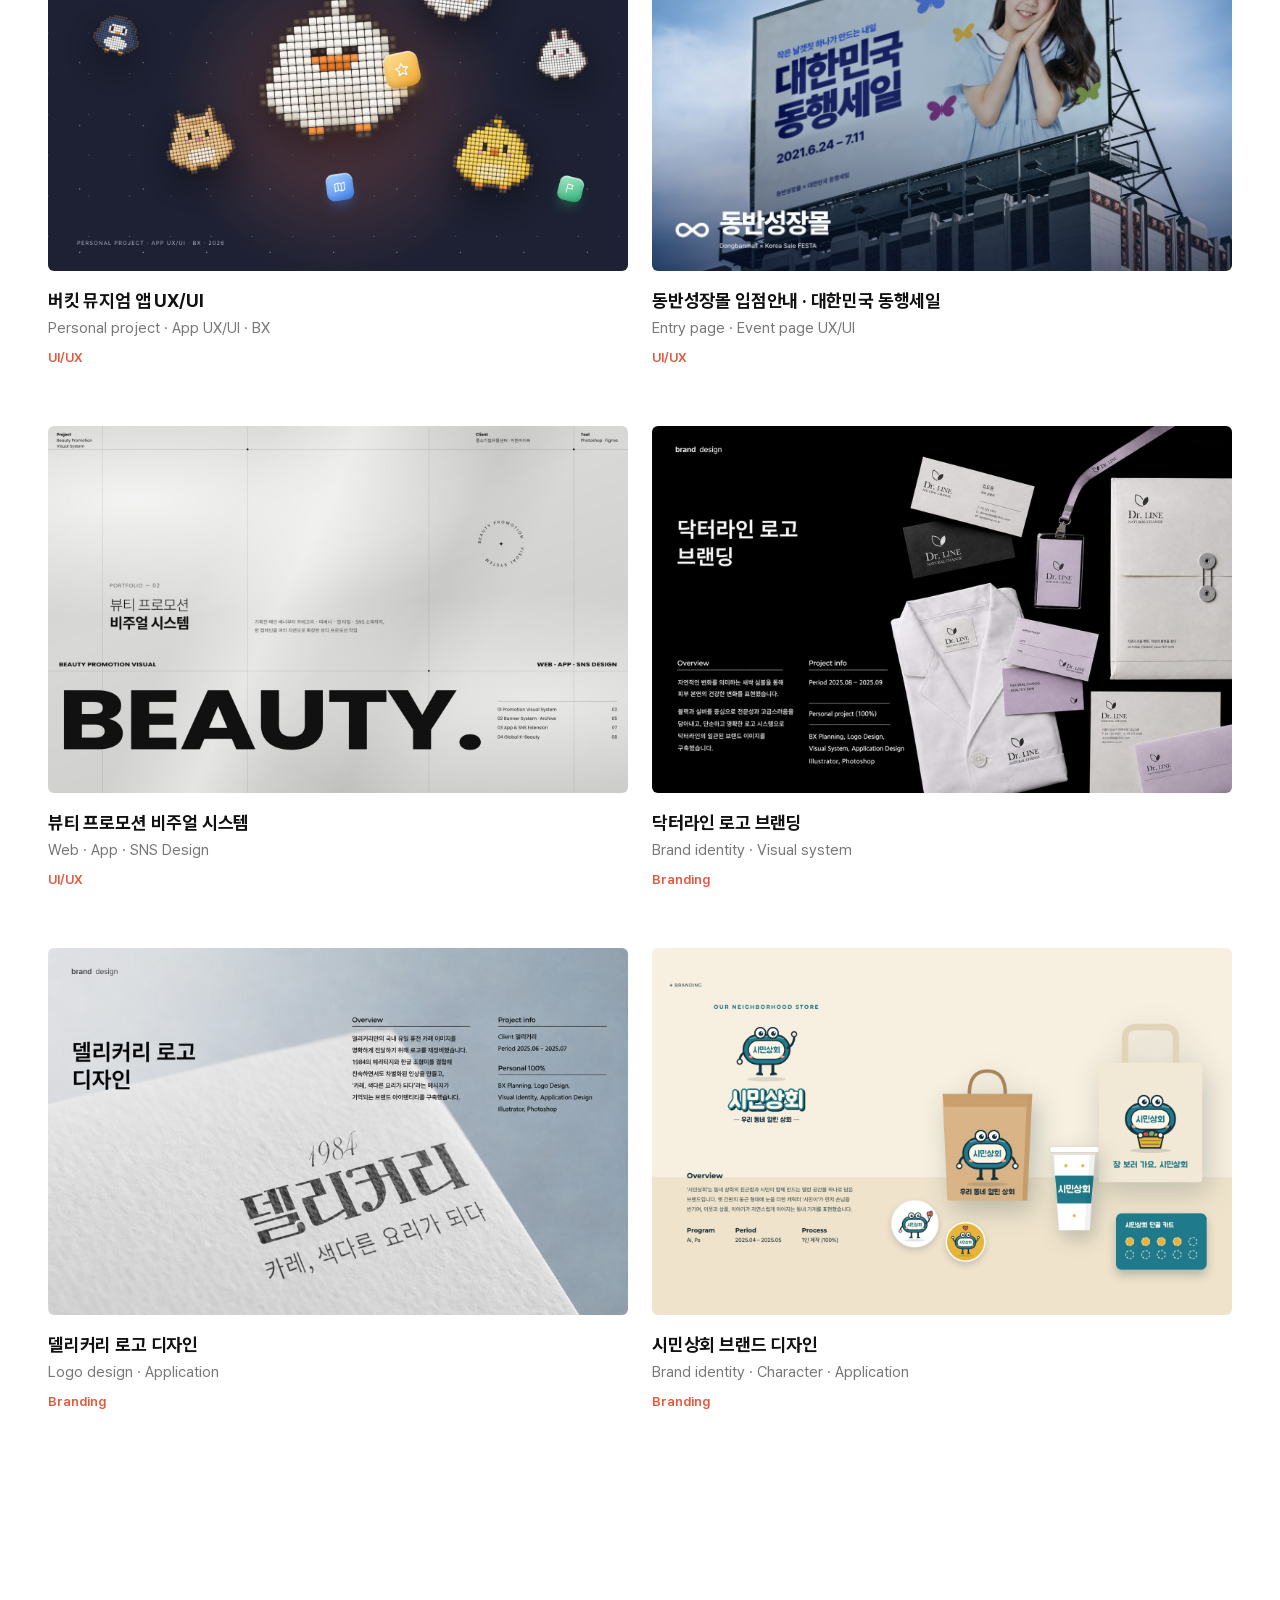
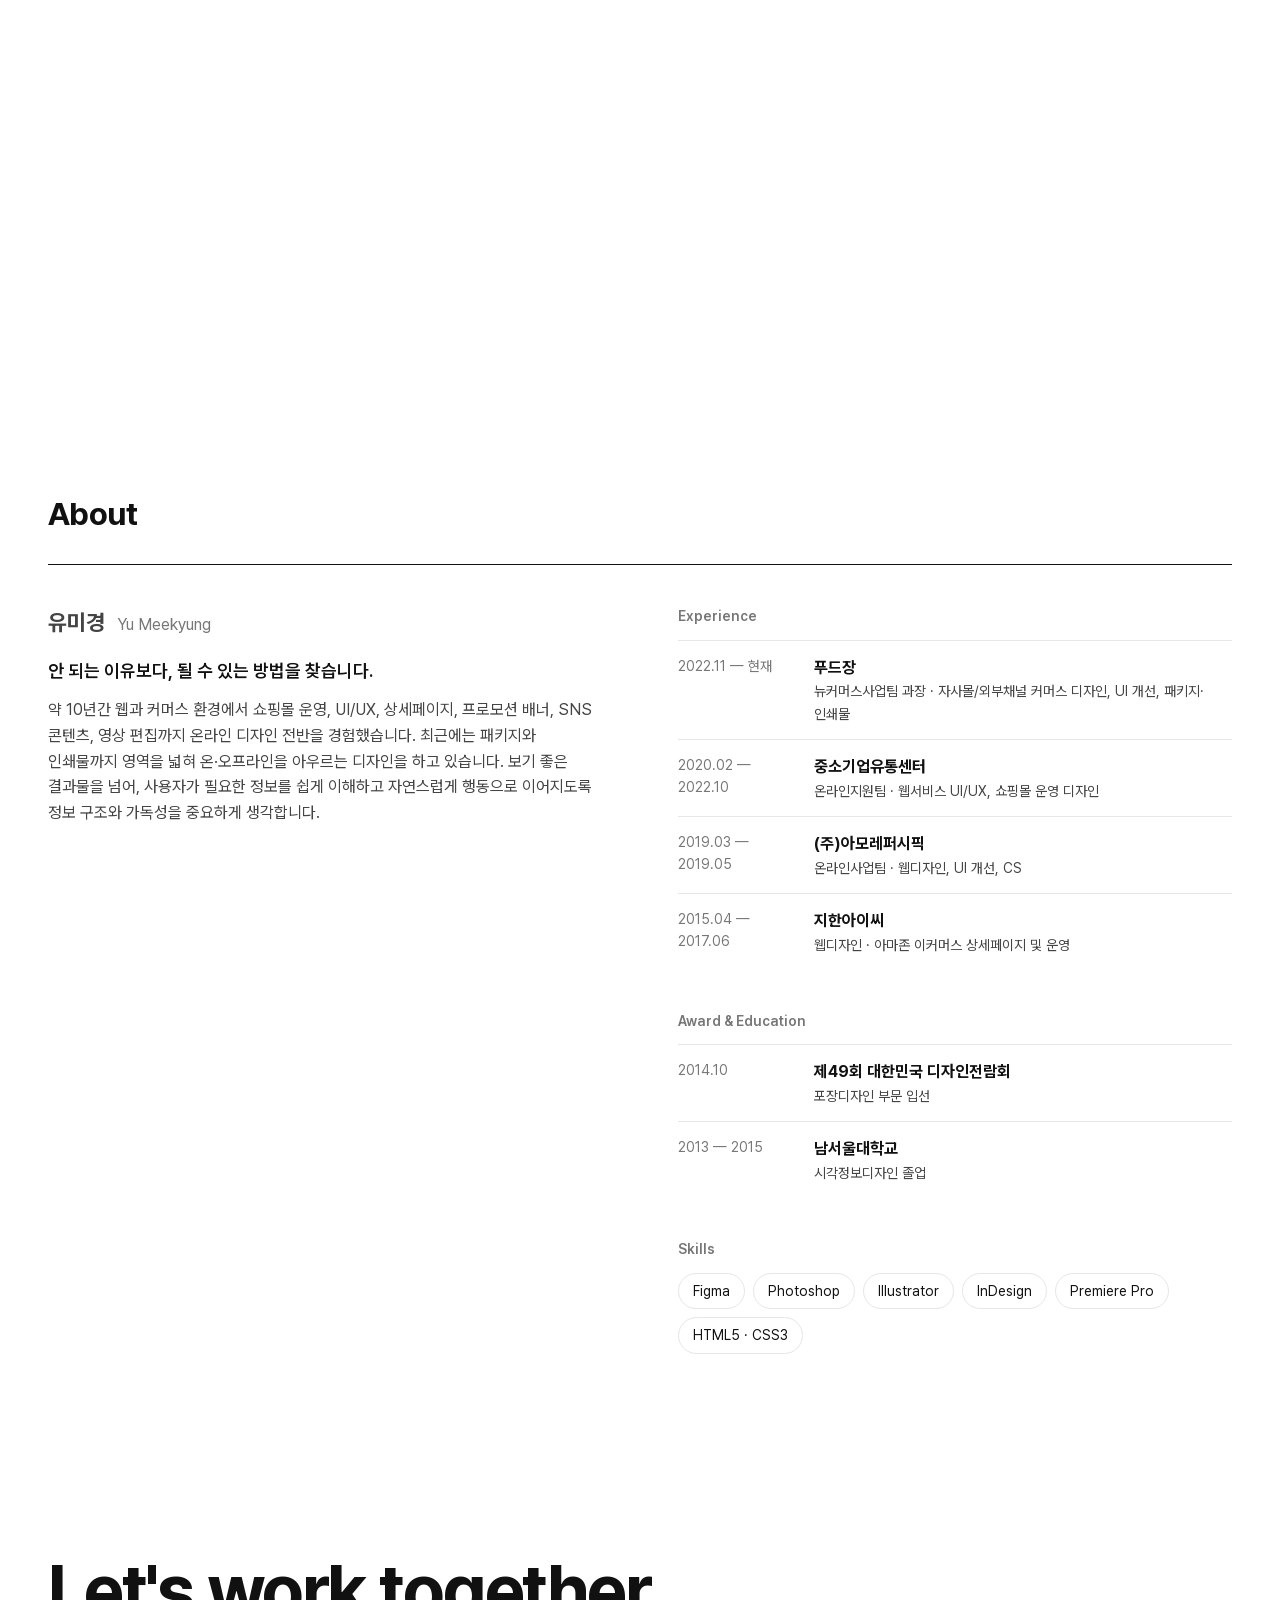
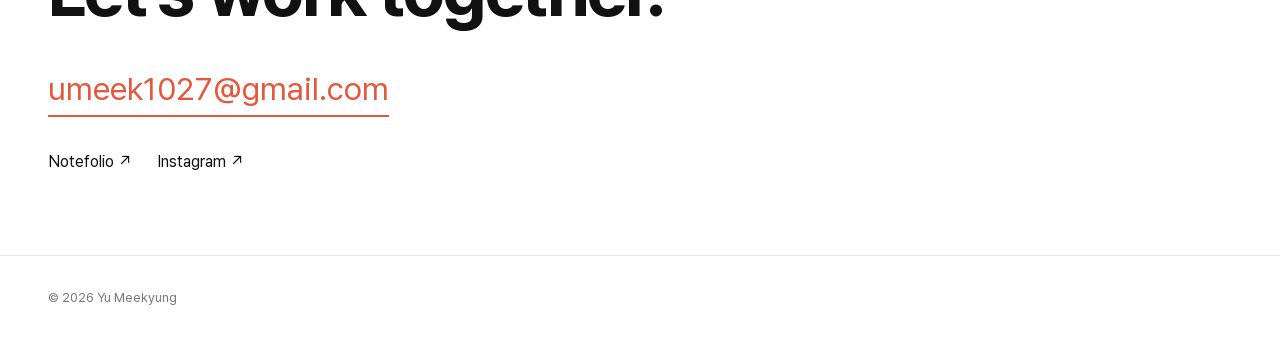
==== commit 5a0dc03f: "Use 2400px web case slides for Foodjang, Korea Sale and Onimal Co-Authored-By: Claude Opus 5.5 <nore" ====
--- a/index.html
+++ b/index.html
@@ -72,7 +72,7 @@
 
   <footer class="wrap footer">© <span data-year></span> <span data-name-en></span></footer>
 
-  <script src="js/data.js?v=foodjang-20261109a"></script>
+  <script src="js/data.js?v=webcase-20261109b"></script>
   <script src="js/main.js?v=motion-20261105d"></script>
 </body>
 </html>
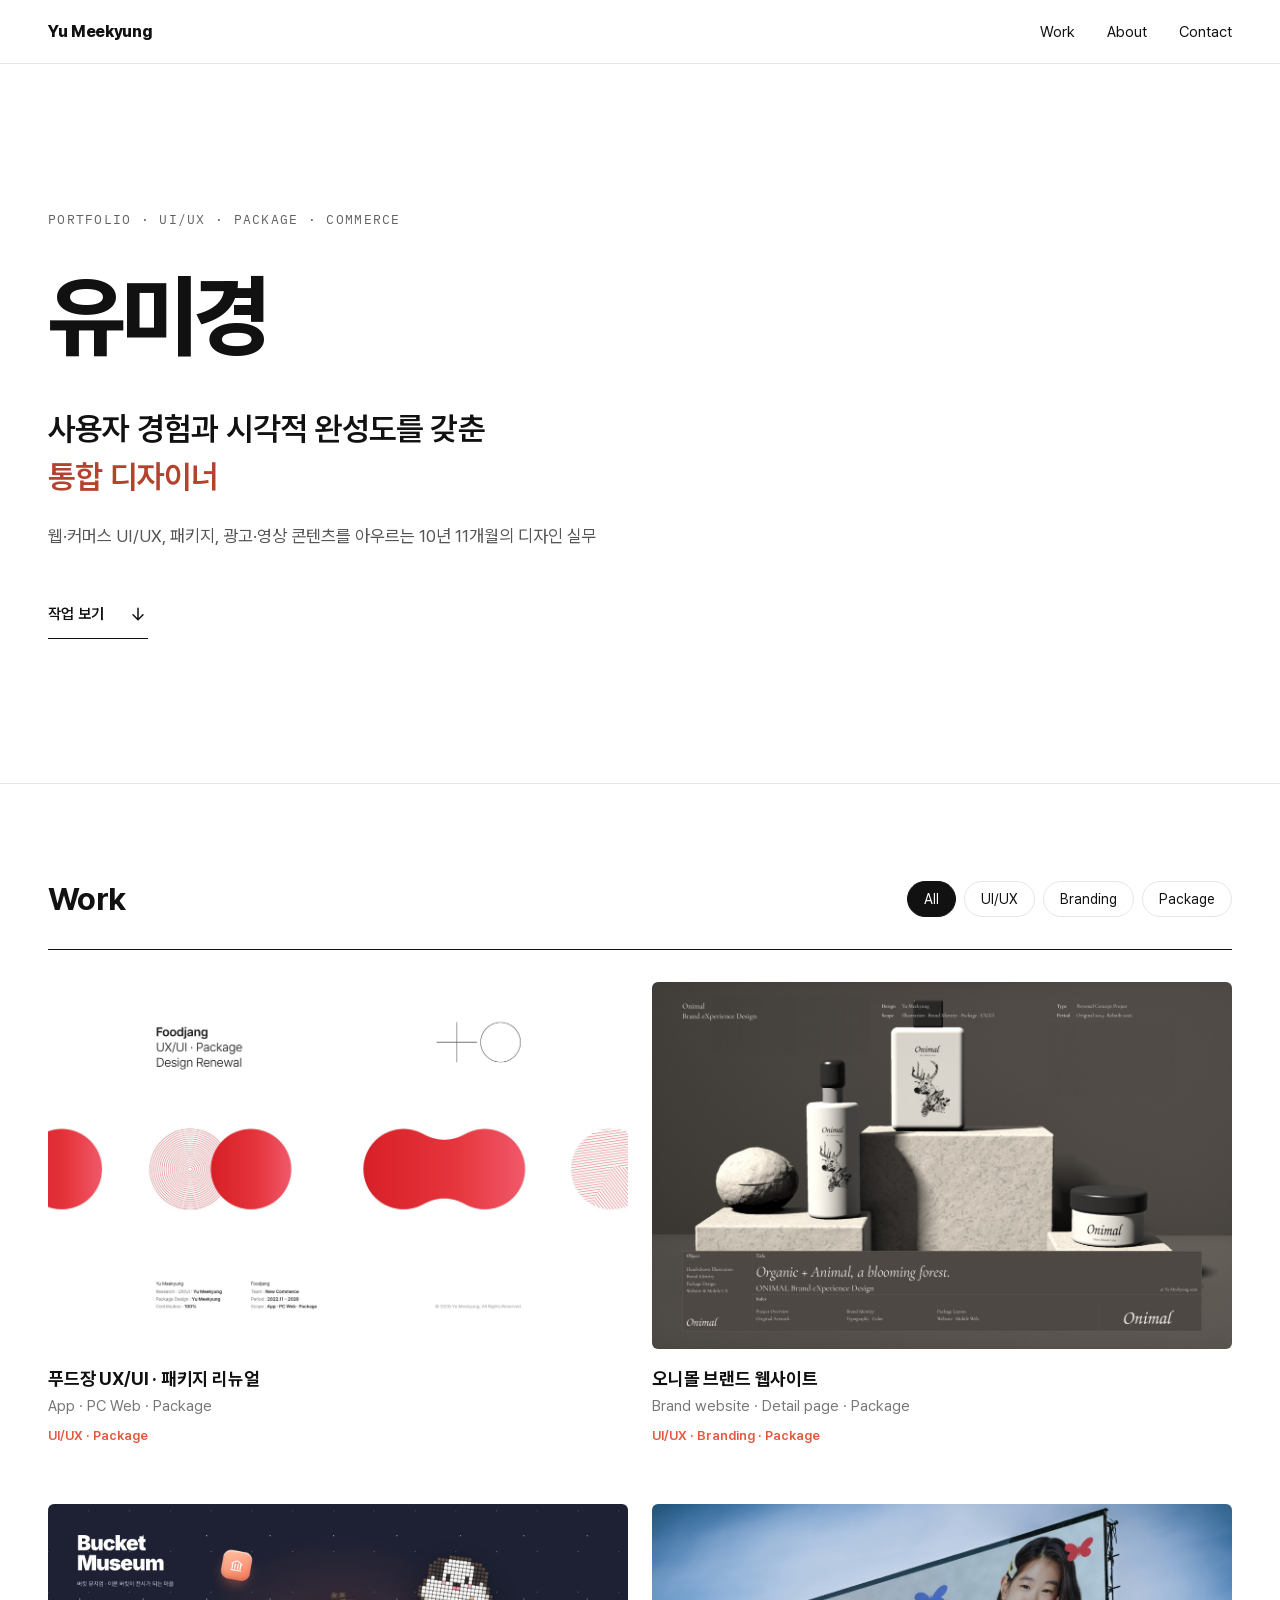
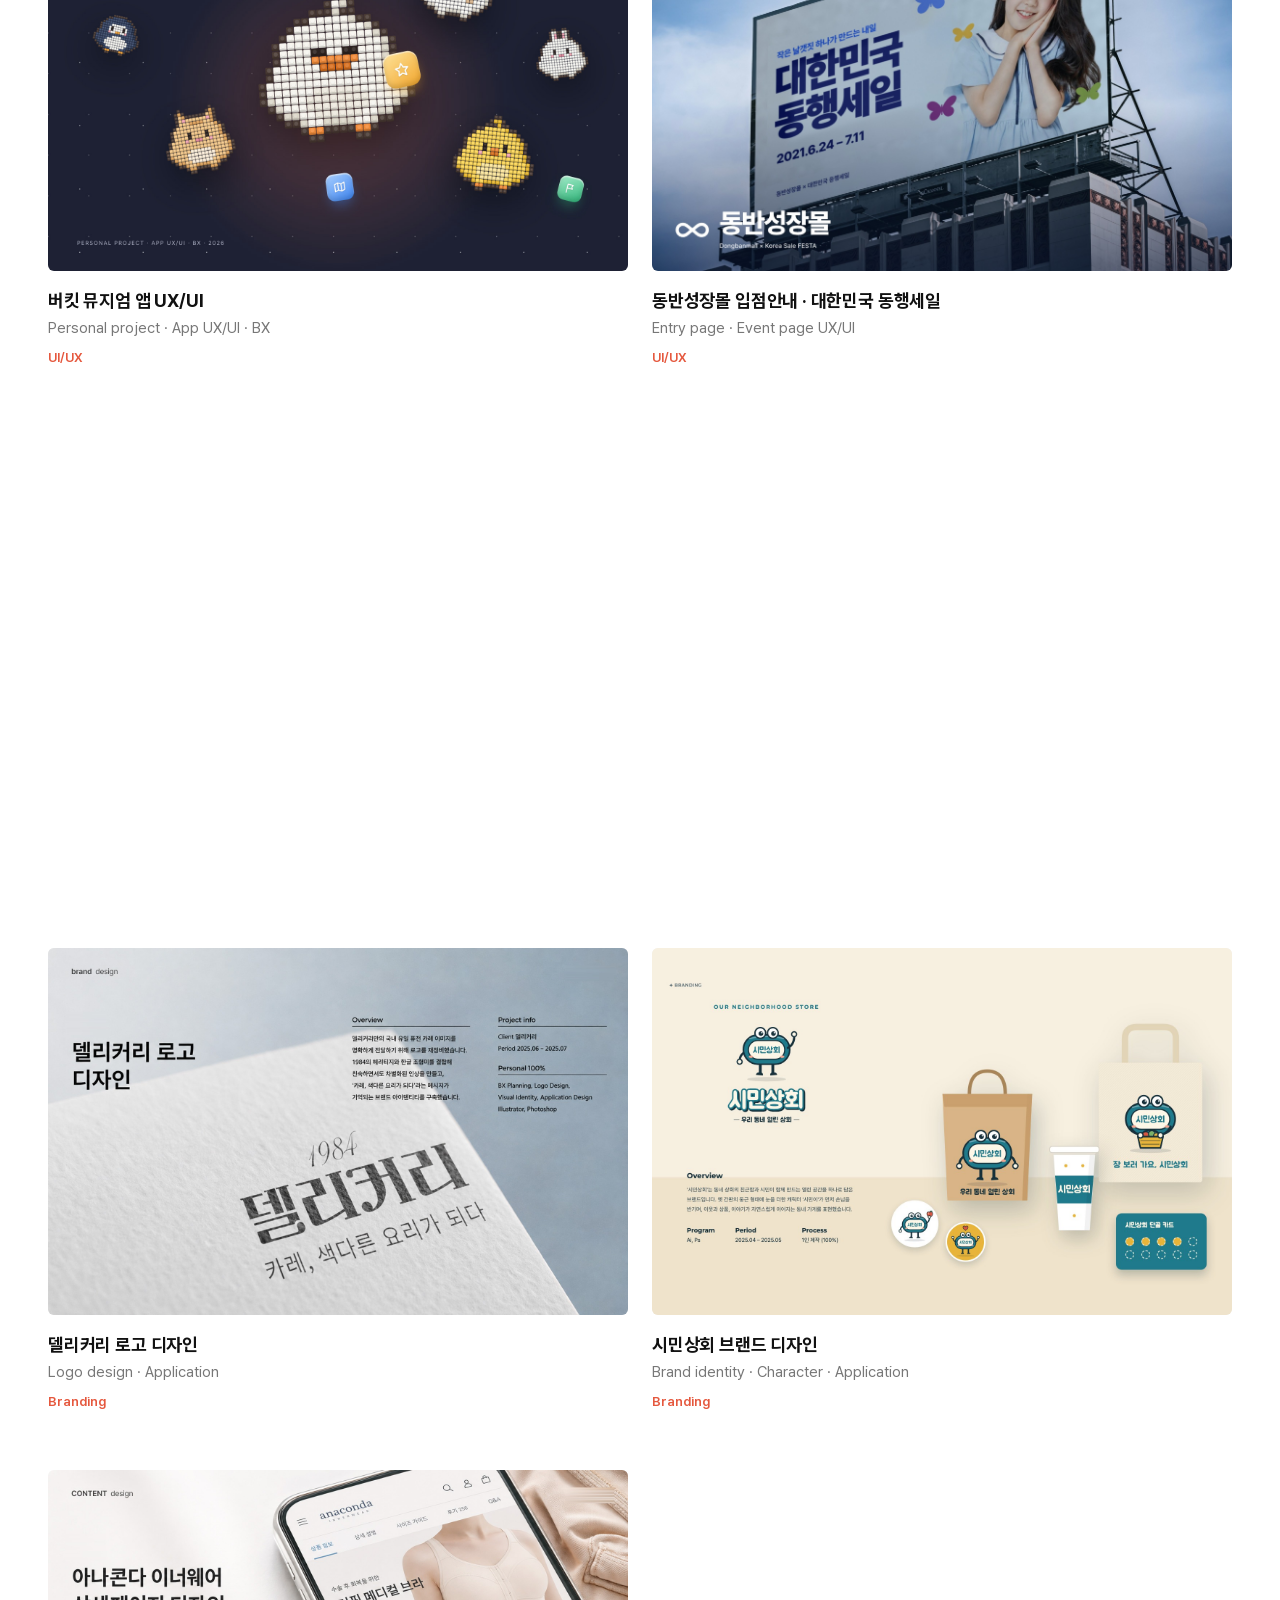
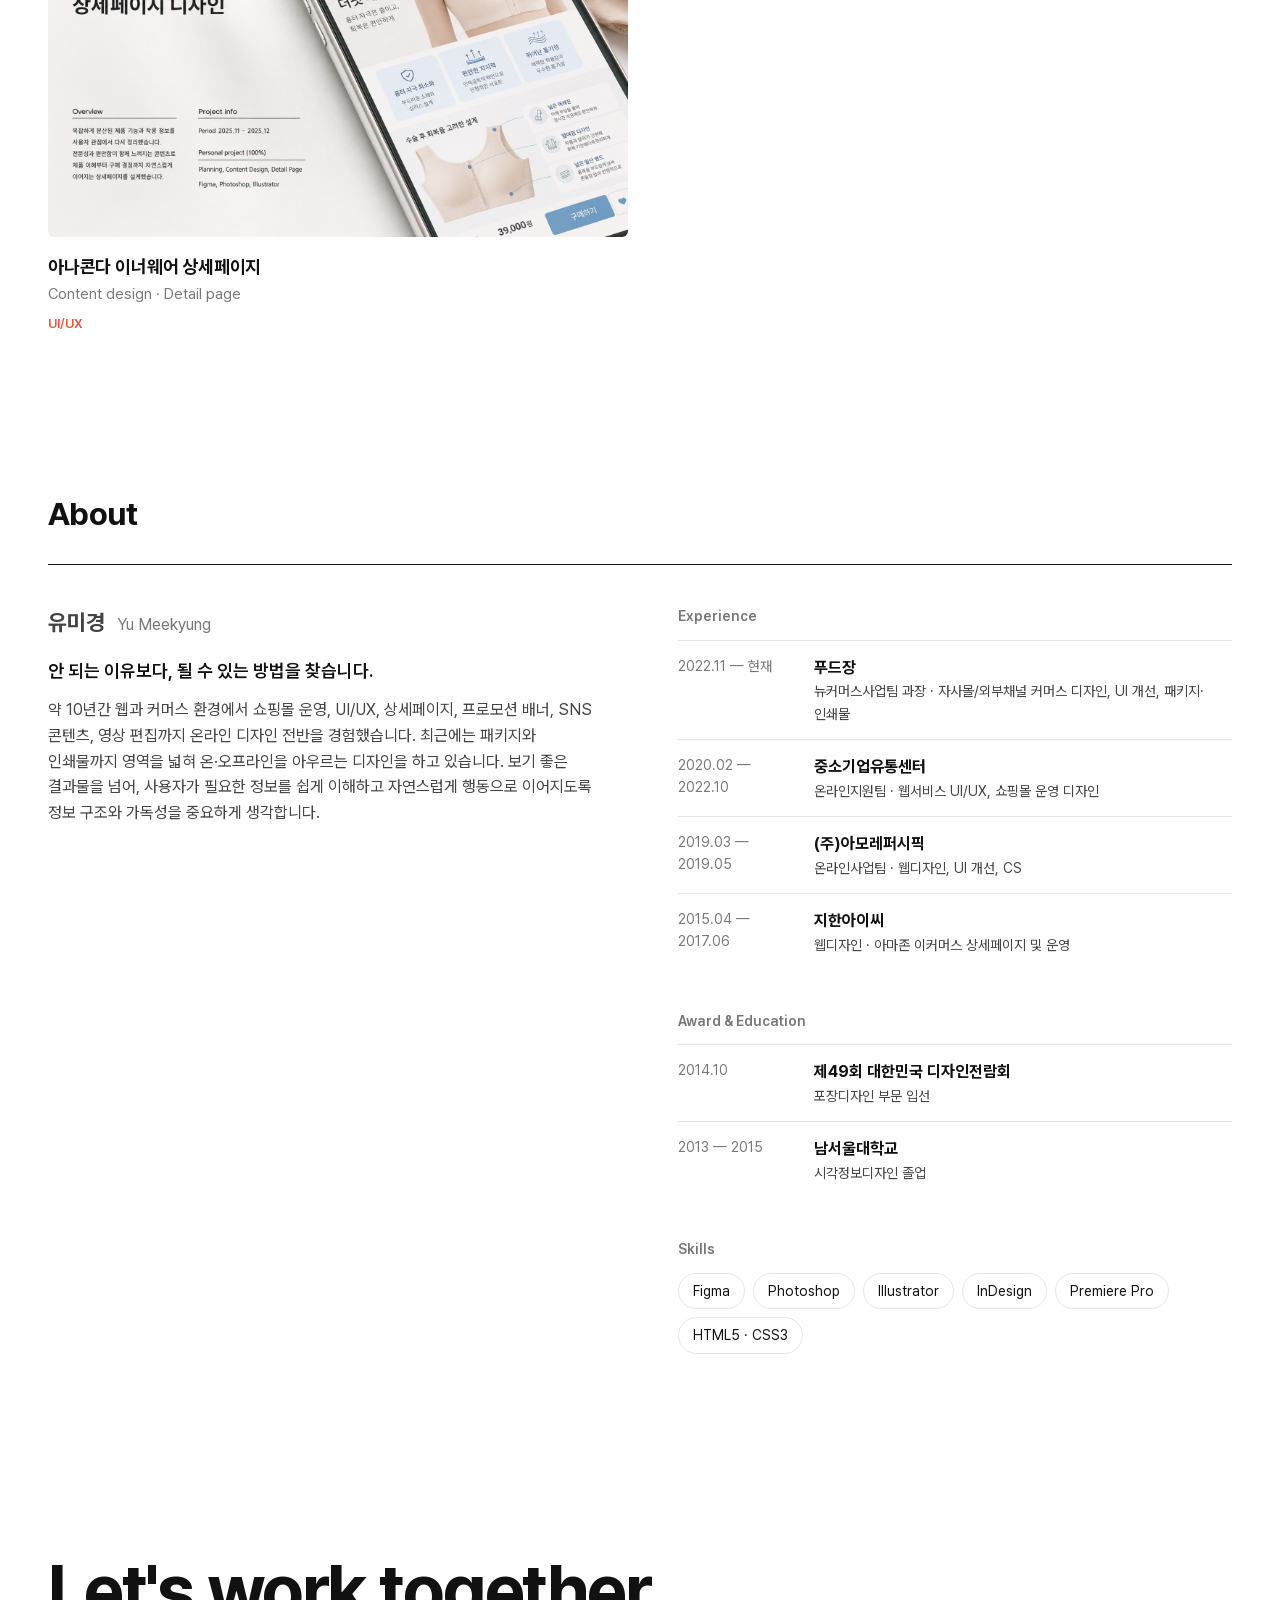
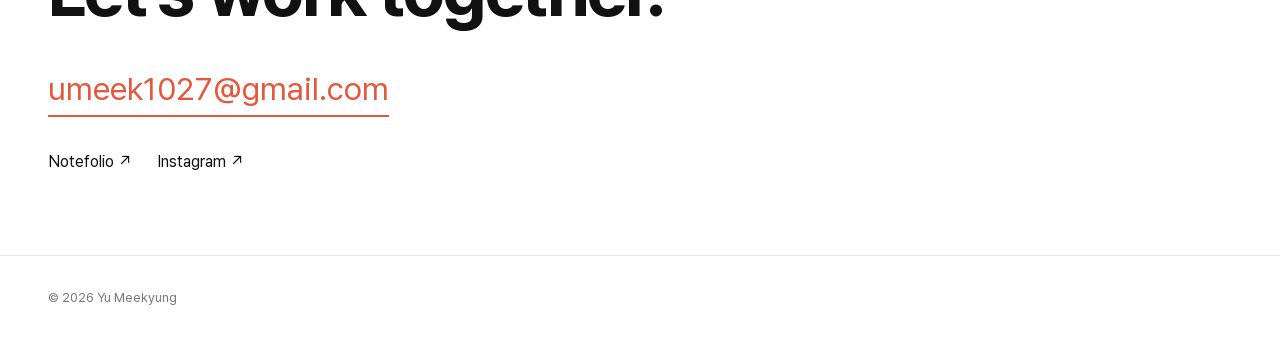
==== commit 76e024fe: "Update Foodjang and Onimal slides from the final portfolio PDF Co-Authored-By: Claude Opus 5.5 <nore" ====
--- a/index.html
+++ b/index.html
@@ -72,7 +72,7 @@
 
   <footer class="wrap footer">© <span data-year></span> <span data-name-en></span></footer>
 
-  <script src="js/data.js?v=webcase-20261109b"></script>
+  <script src="js/data.js?v=final-20261112a"></script>
   <script src="js/main.js?v=motion-20261105d"></script>
 </body>
 </html>
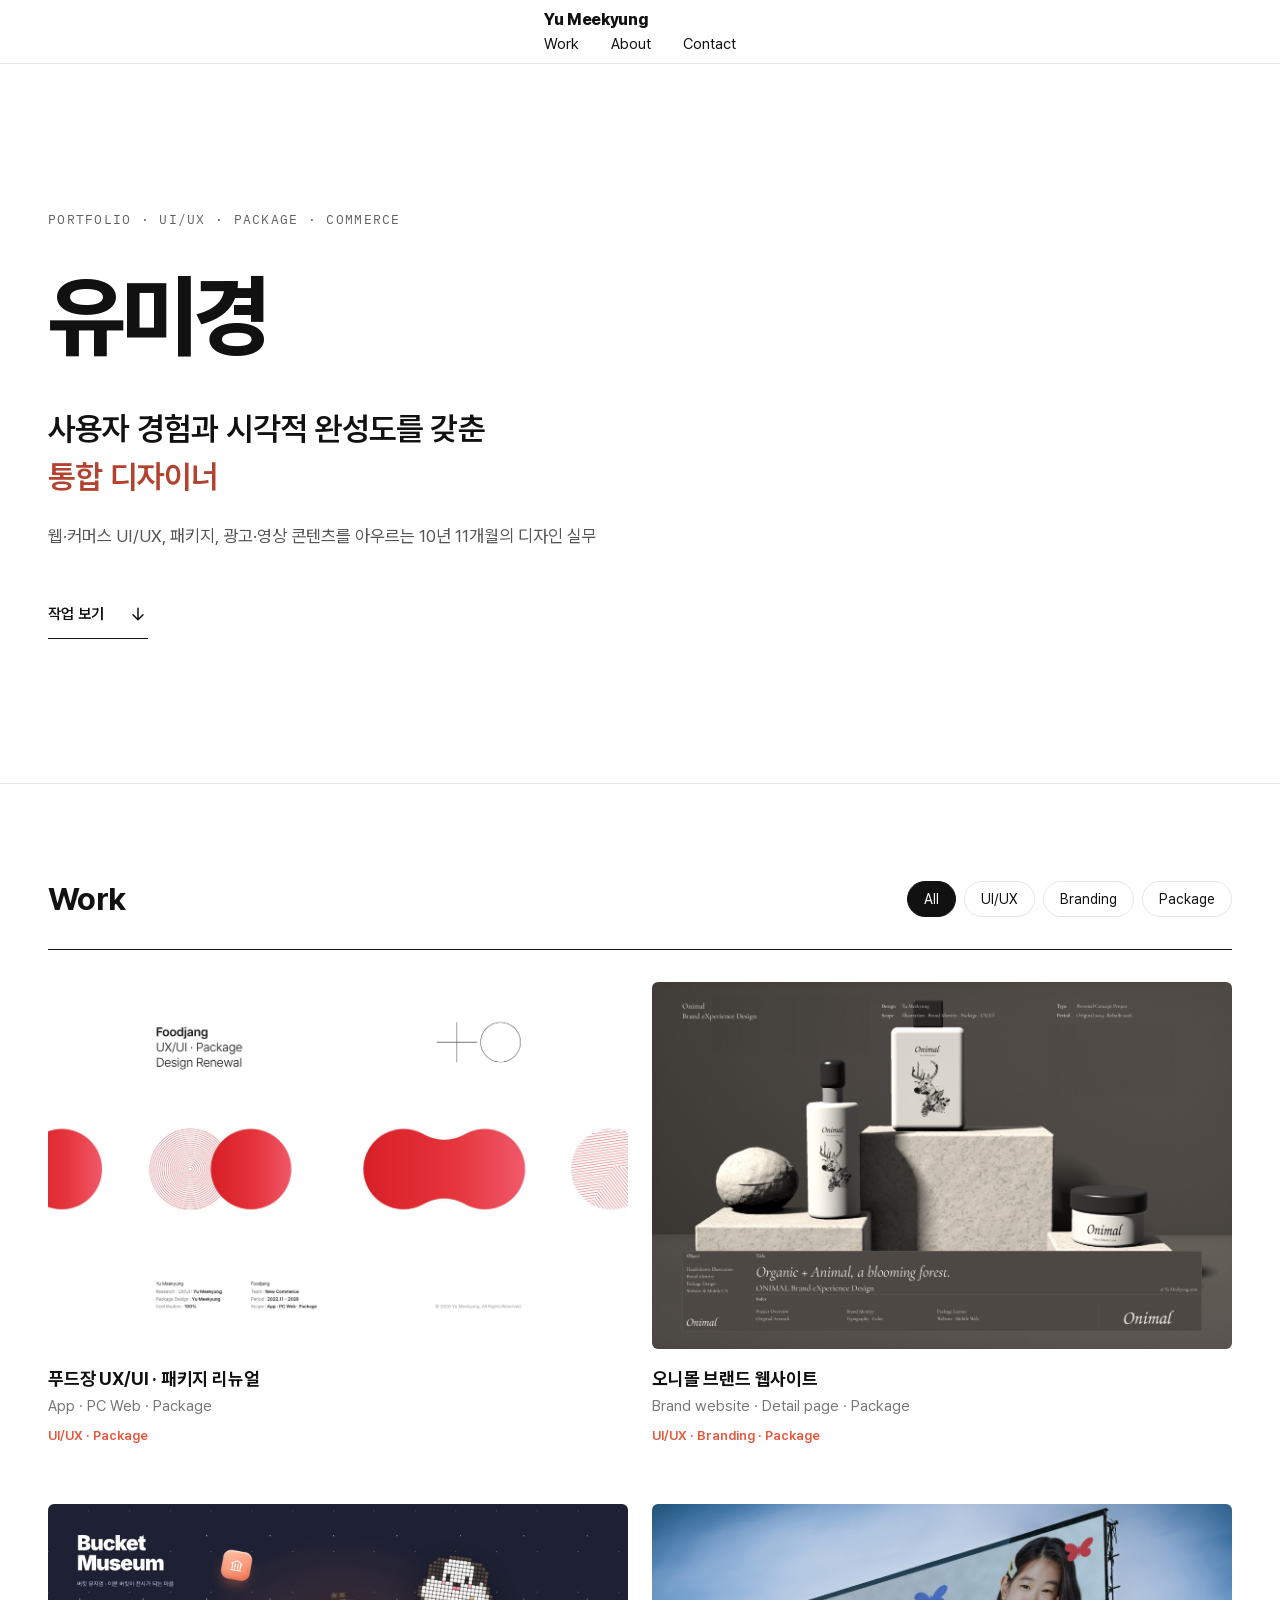
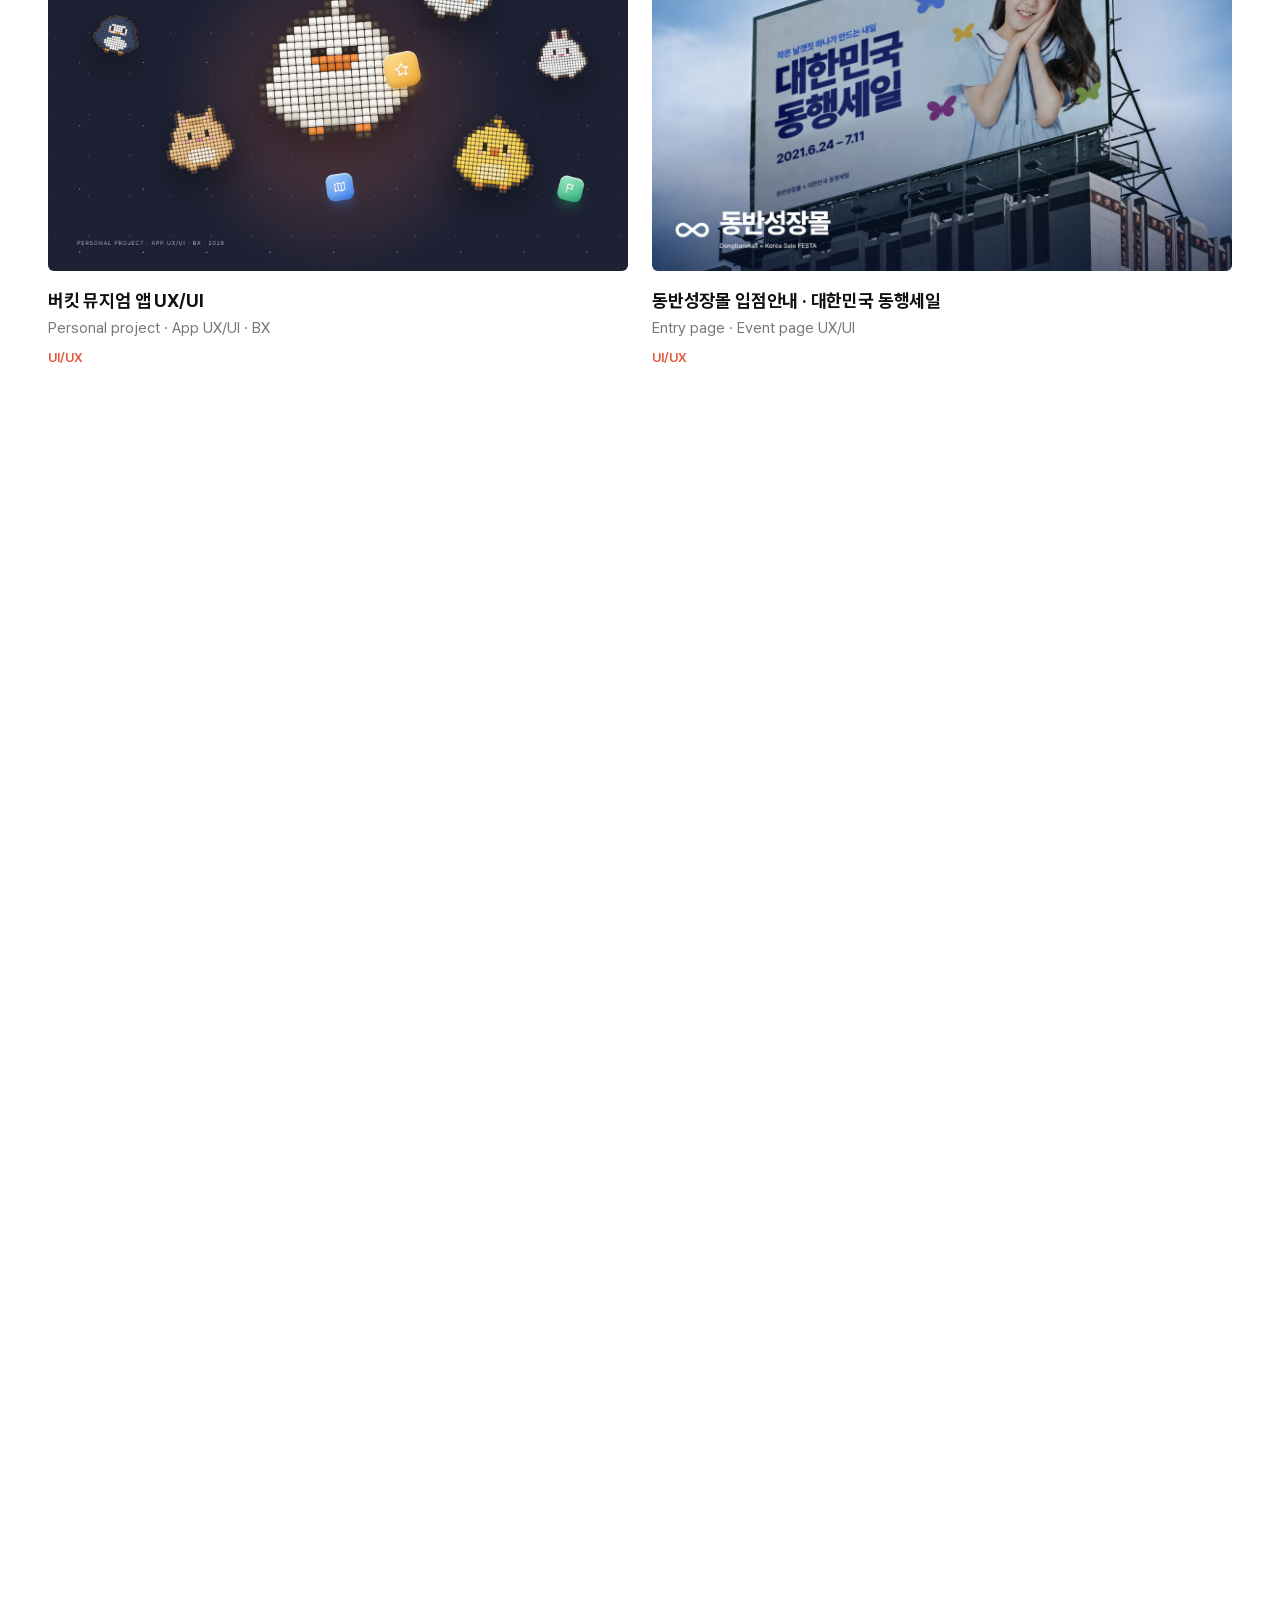
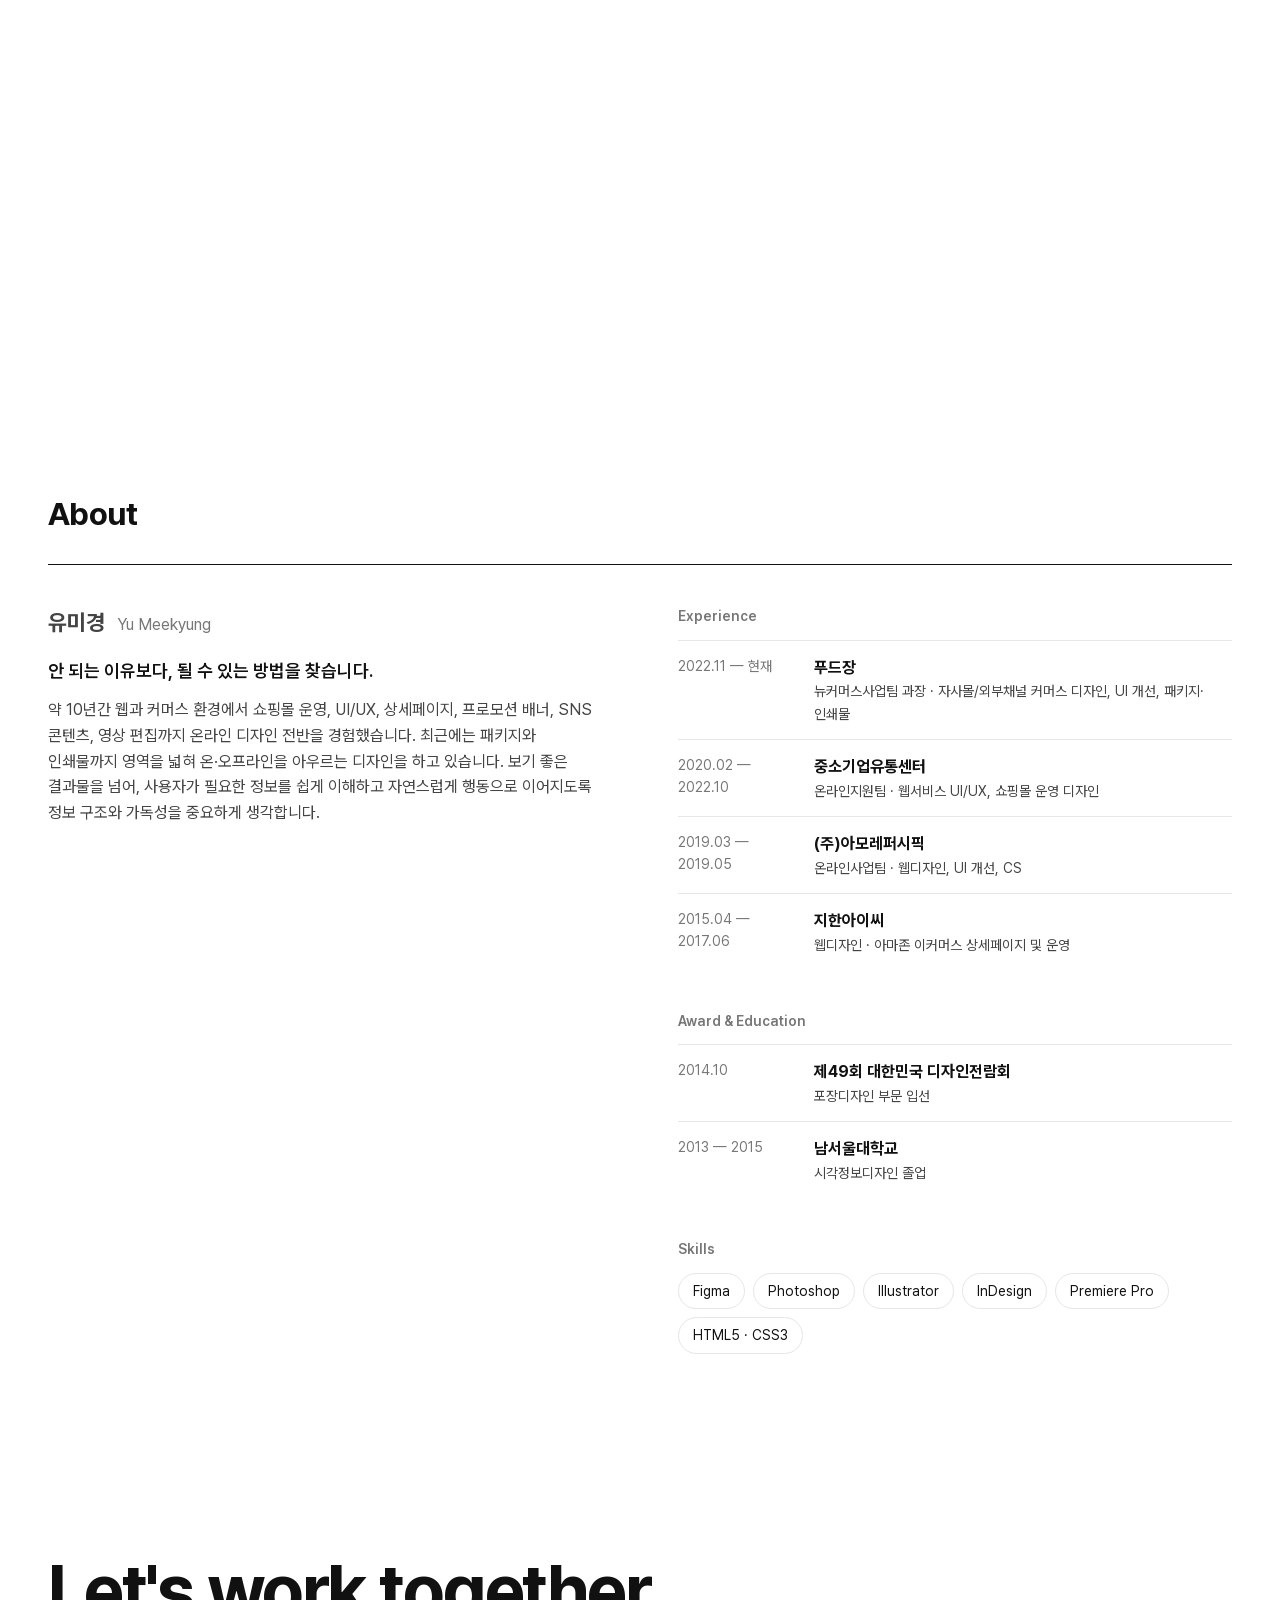
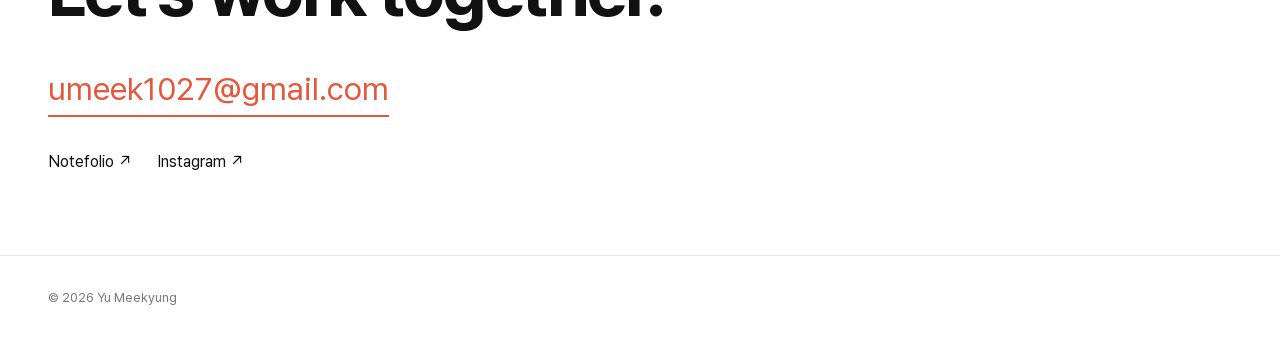
==== commit 5f6c3800: "Refine homepage and project templates" ====
--- a/index.html
+++ b/index.html
@@ -8,17 +8,20 @@
   <meta property="og:title" content="유미경 — Portfolio" />
   <meta property="og:description" content="UI/UX · Web · Branding · Package 디자이너 유미경 포트폴리오" />
   <link rel="preconnect" href="https://fonts.googleapis.com" />
+  <link rel="preconnect" href="https://fonts.gstatic.com" crossorigin />
   <link rel="stylesheet" href="https://fonts.googleapis.com/css2?family=IBM+Plex+Mono:wght@400;500&display=swap" />
-  <link rel="stylesheet" href="css/style.css?v=motion-20261105c" />
+  <link rel="stylesheet" href="css/style.css?v=editorial-20261118" />
 </head>
 <body>
   <header class="nav">
-    <a href="./" class="logo" data-name-en></a>
-    <nav>
-      <a href="#work">Work</a>
-      <a href="#about">About</a>
-      <a href="#contact">Contact</a>
-    </nav>
+    <div class="wrap nav-inner">
+      <a href="./" class="logo" data-name-en></a>
+      <nav aria-label="포트폴리오">
+        <a href="#work">Work</a>
+        <a href="#about">About</a>
+        <a href="#contact">Contact</a>
+      </nav>
+    </div>
   </header>
 
   <main>
@@ -26,19 +29,21 @@
       <div class="wrap hero-in">
         <p class="hero-eyebrow" data-hero-eyebrow></p>
         <h1 id="intro-title" class="hero-name" data-name></h1>
-        <p class="hero-lead"><span data-hero-lead></span> <span class="hero-accent" data-hero-accent></span></p>
-        <p class="hero-sub" data-hero-sub></p>
-        <a href="#work" class="hero-scroll">
-          작업 보기
-          <svg viewBox="0 0 24 24" fill="none" stroke="currentColor" stroke-width="1.8" stroke-linecap="round" stroke-linejoin="round" aria-hidden="true"><path d="M12 5v14M6 13l6 6 6-6"/></svg>
-        </a>
+        <div class="hero-copy">
+          <p class="hero-lead"><span data-hero-lead></span> <span class="hero-accent" data-hero-accent></span></p>
+          <p class="hero-sub" data-hero-sub></p>
+          <a href="#work" class="hero-scroll">
+            작업 보기
+            <svg viewBox="0 0 24 24" fill="none" stroke="currentColor" stroke-width="1.8" stroke-linecap="round" stroke-linejoin="round" aria-hidden="true"><path d="M12 5v14M6 13l6 6 6-6"/></svg>
+          </a>
+        </div>
       </div>
     </section>
 
     <section id="work" class="wrap">
       <div class="section-head">
         <h2>Work</h2>
-        <div class="filters" role="tablist"></div>
+        <div class="filters" role="group" aria-label="프로젝트 분류"></div>
       </div>
       <ul class="grid"></ul>
     </section>
@@ -72,7 +77,7 @@
 
   <footer class="wrap footer">© <span data-year></span> <span data-name-en></span></footer>
 
-  <script src="js/data.js?v=final-20261112a"></script>
-  <script src="js/main.js?v=motion-20261105d"></script>
+  <script src="js/data.js?v=editorial-20261118"></script>
+  <script src="js/main.js?v=editorial-20261118"></script>
 </body>
 </html>
